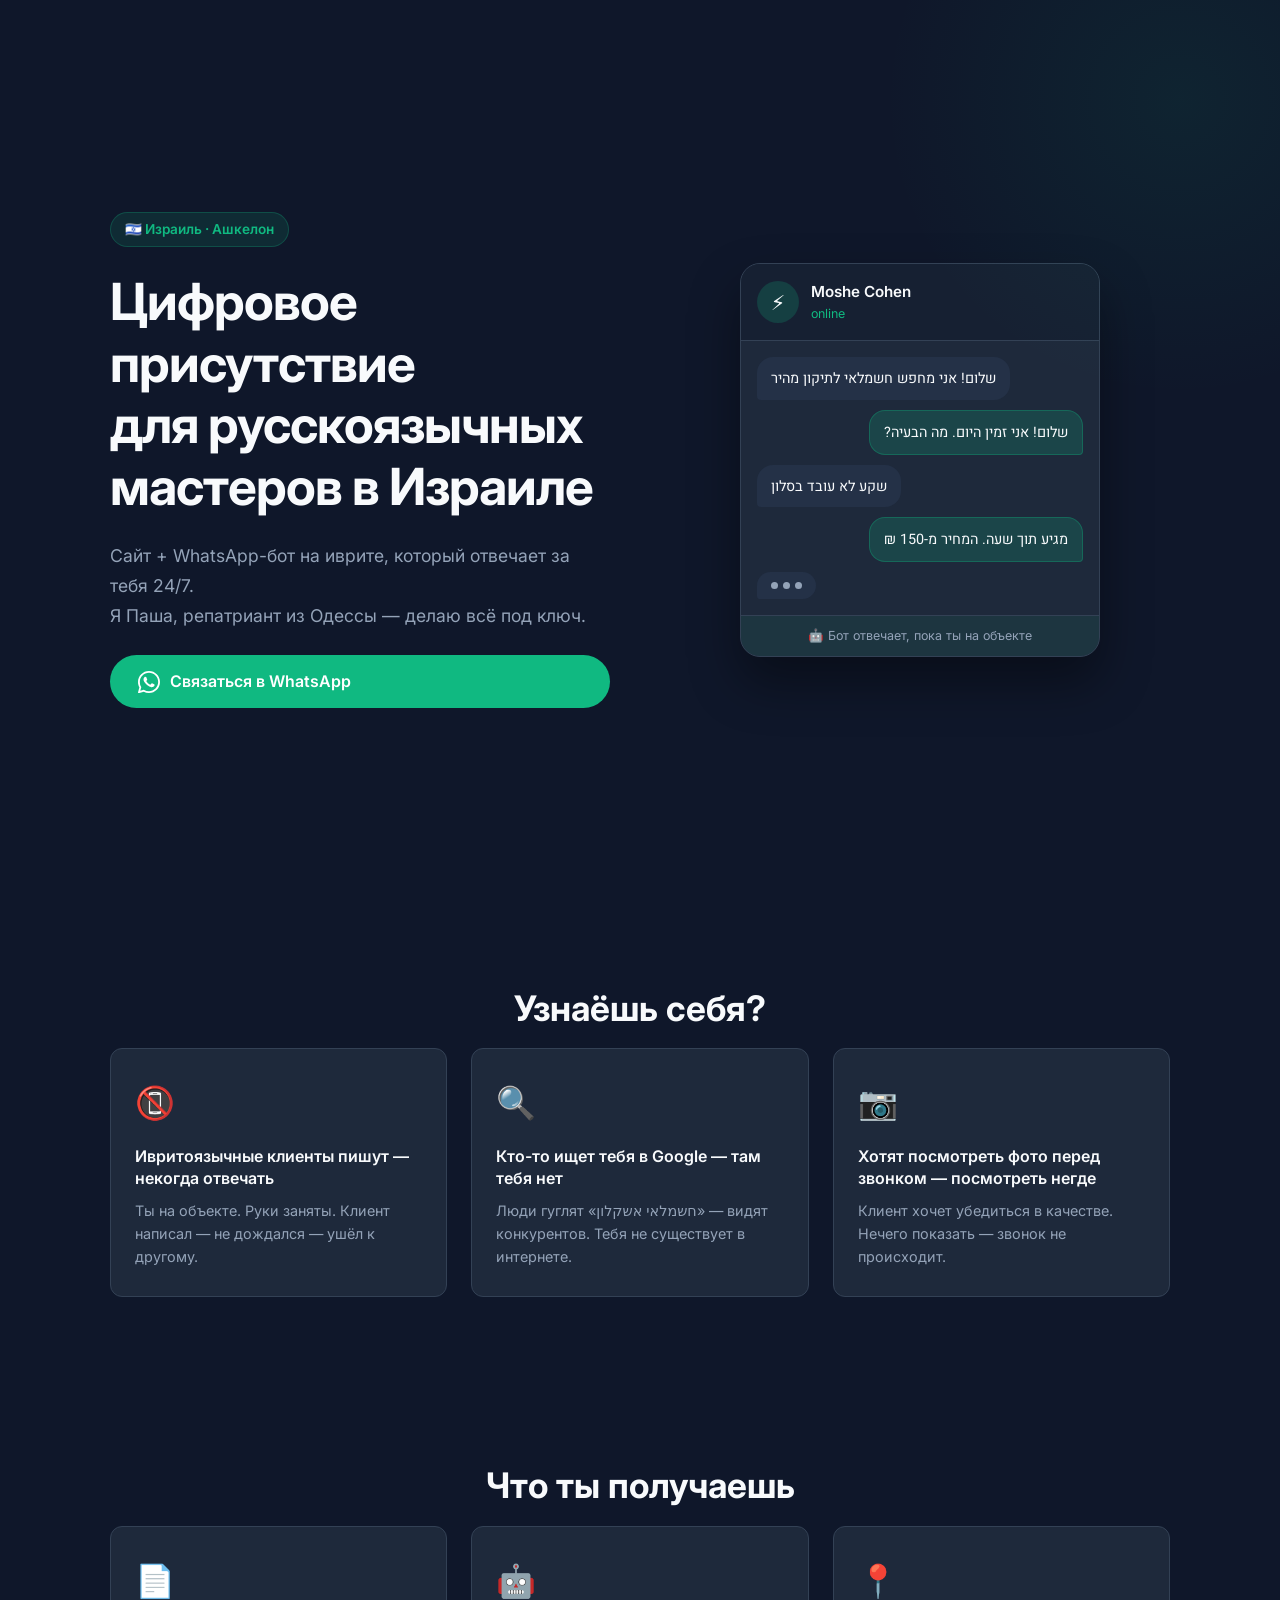
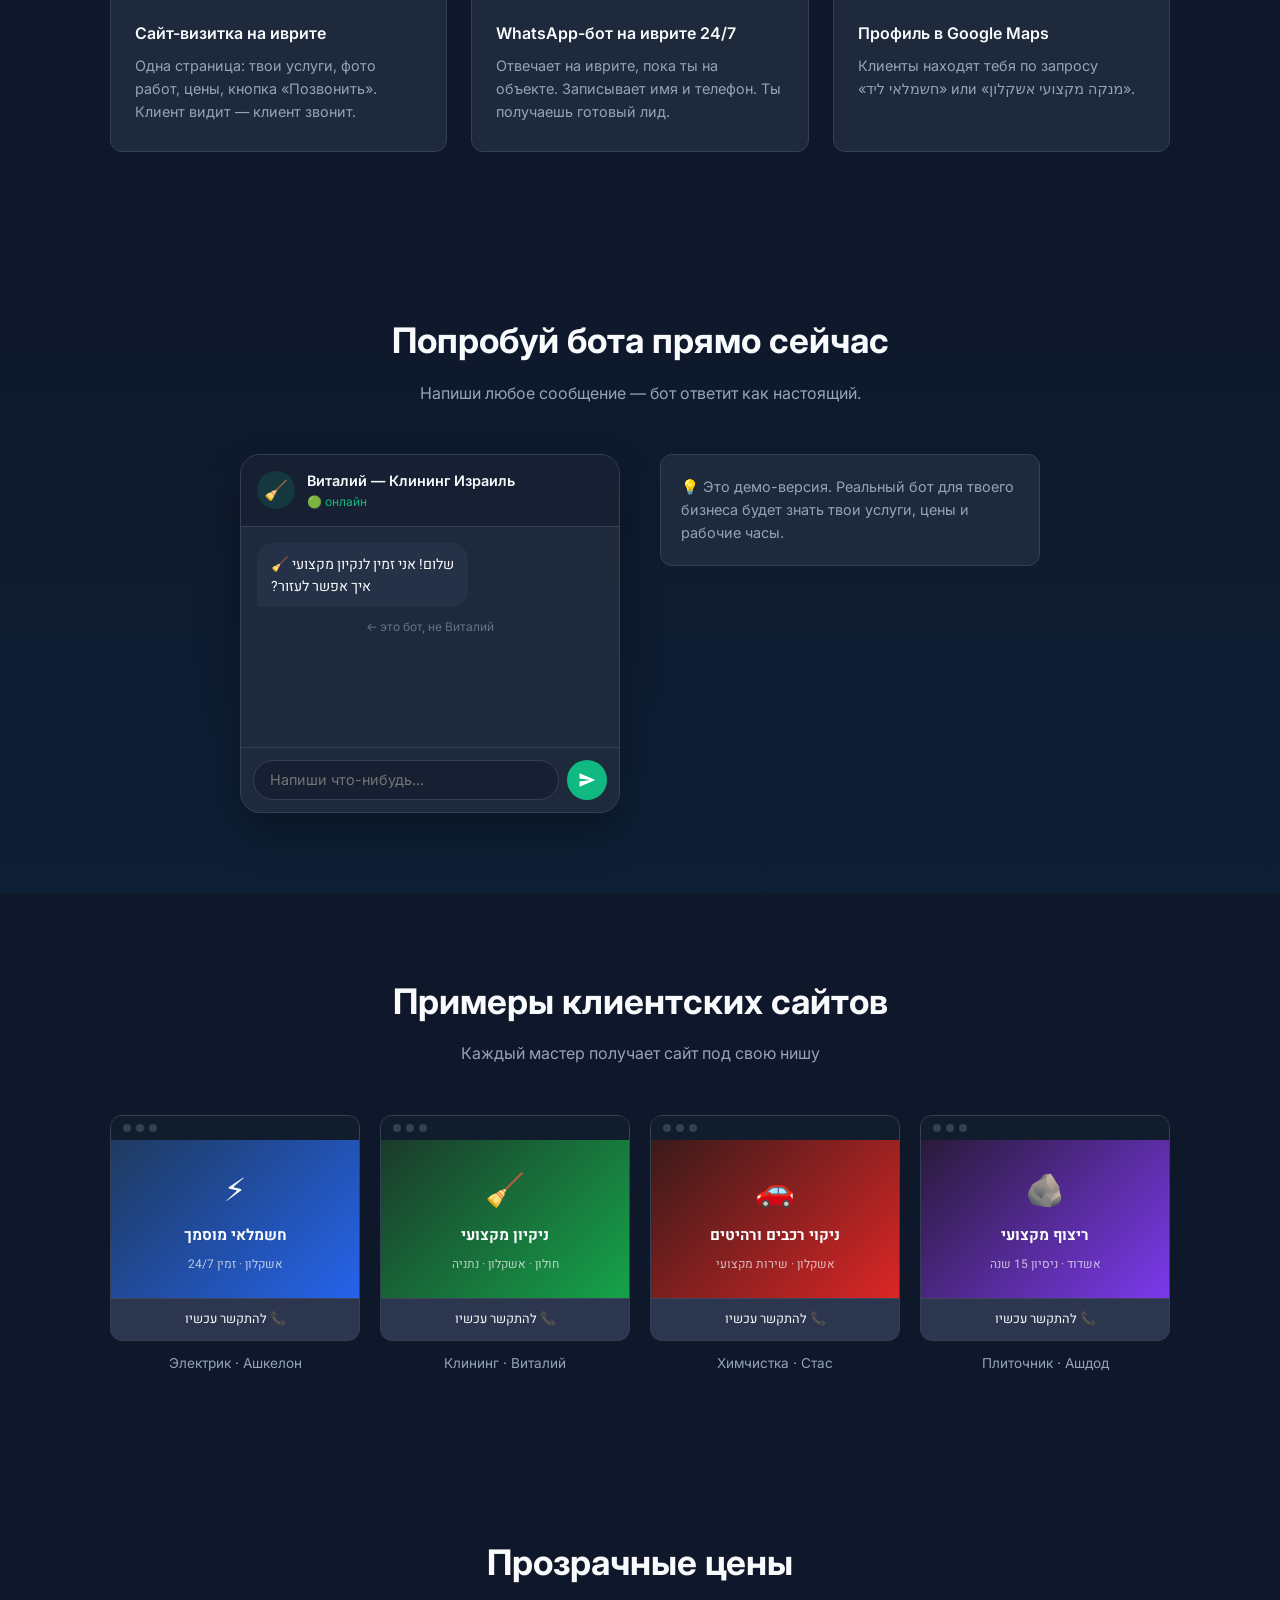
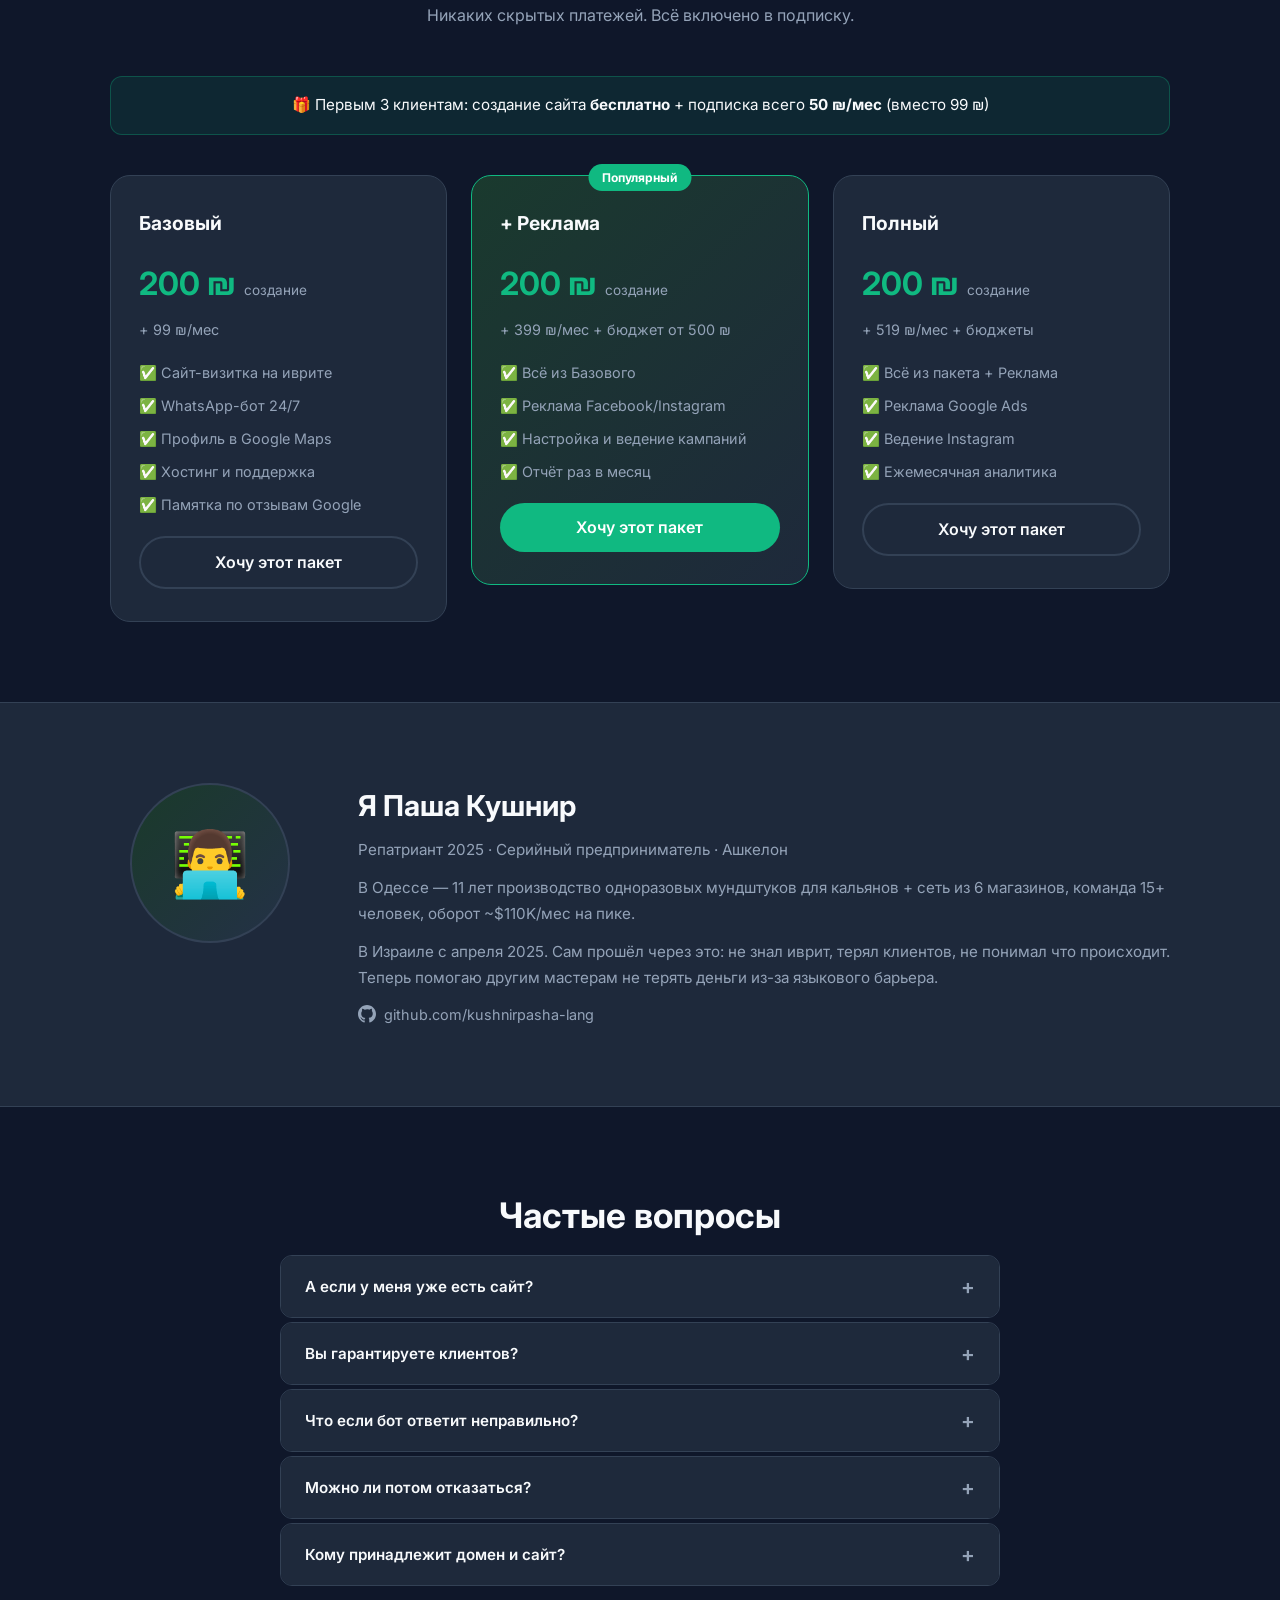
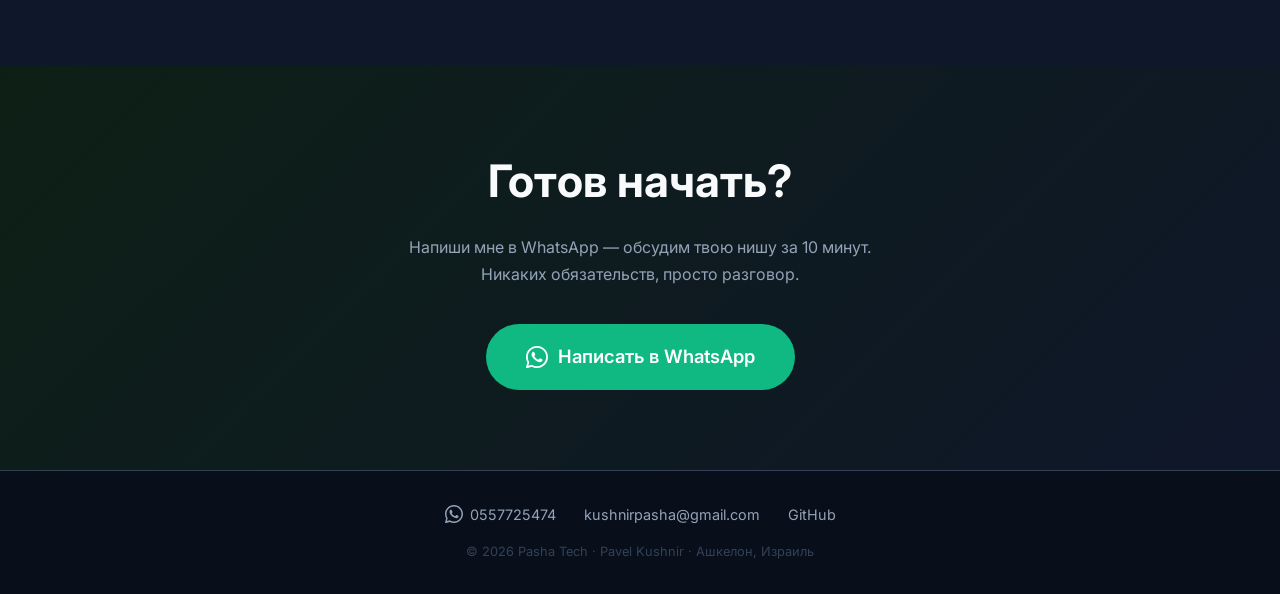
==== index.html @ a2b25965 "Initial commit: pasha-tech MVP landing page" ====
<!DOCTYPE html>
<html lang="ru" dir="ltr">
<head>
  <meta charset="UTF-8" />
  <meta name="viewport" content="width=device-width, initial-scale=1.0" />
  <title>Pasha Tech — Сайт + WhatsApp-бот на иврите для мастеров в Израиле</title>
  <meta name="description" content="Цифровое присутствие для русскоязычных мастеров в Израиле. Сайт-визитка на иврите + WhatsApp-бот 24/7. Паша Кушнир, Ашкелон." />

  <!-- Fonts -->
  <link rel="preconnect" href="https://fonts.googleapis.com" />
  <link rel="preconnect" href="https://fonts.gstatic.com" crossorigin />
  <link href="https://fonts.googleapis.com/css2?family=Inter:wght@400;500;600;700&family=Heebo:wght@400;500;700&display=swap" rel="stylesheet" />

  <link rel="stylesheet" href="styles.css" />
</head>
<body>

  <!-- ============================
       БЛОК 1 — HERO
  ============================= -->
  <section class="hero" id="hero">
    <div class="container">
      <div class="hero-content">
        <div class="badge">🇮🇱 Израиль · Ашкелон</div>
        <h1>Цифровое присутствие<br>для русскоязычных<br>мастеров в Израиле</h1>
        <p class="hero-sub">
          Сайт + WhatsApp-бот на иврите, который отвечает за тебя 24/7.<br>
          Я Паша, репатриант из Одессы — делаю всё под ключ.
        </p>
        <a class="btn-whatsapp" href="https://wa.me/972557725474?text=%D0%9F%D1%80%D0%B8%D0%B2%D0%B5%D1%82!%20%D0%98%D0%BD%D1%82%D0%B5%D1%80%D0%B5%D1%81%D1%83%D1%8E%D1%81%D1%8C%20%D1%81%D0%B0%D0%B9%D1%82%D0%BE%D0%BC%20%D0%B8%20%D0%B1%D0%BE%D1%82%D0%BE%D0%BC" target="_blank" rel="noopener">
          <svg viewBox="0 0 24 24" fill="currentColor"><path d="M17.472 14.382c-.297-.149-1.758-.867-2.03-.967-.273-.099-.471-.148-.67.15-.197.297-.767.966-.94 1.164-.173.199-.347.223-.644.075-.297-.15-1.255-.463-2.39-1.475-.883-.788-1.48-1.761-1.653-2.059-.173-.297-.018-.458.13-.606.134-.133.298-.347.446-.52.149-.174.198-.298.298-.497.099-.198.05-.371-.025-.52-.075-.149-.669-1.612-.916-2.207-.242-.579-.487-.5-.669-.51-.173-.008-.371-.01-.57-.01-.198 0-.52.074-.792.372-.272.297-1.04 1.016-1.04 2.479 0 1.462 1.065 2.875 1.213 3.074.149.198 2.096 3.2 5.077 4.487.709.306 1.262.489 1.694.625.712.227 1.36.195 1.871.118.571-.085 1.758-.719 2.006-1.413.248-.694.248-1.289.173-1.413-.074-.124-.272-.198-.57-.347z"/><path d="M12 0C5.373 0 0 5.373 0 12c0 2.125.555 4.122 1.528 5.855L.057 23.215a.75.75 0 0 0 .928.928l5.36-1.471A11.943 11.943 0 0 0 12 24c6.627 0 12-5.373 12-12S18.627 0 12 0zm0 22c-1.907 0-3.694-.5-5.24-1.373l-.375-.217-3.882 1.065 1.065-3.882-.217-.375A9.956 9.956 0 0 1 2 12C2 6.477 6.477 2 12 2s10 4.477 10 10-4.477 10-10 10z"/></svg>
          Связаться в WhatsApp
        </a>
      </div>

      <!-- Анимированный мок чата на иврите -->
      <div class="hero-chat" aria-hidden="true">
        <div class="chat-window">
          <div class="chat-header">
            <div class="chat-avatar">⚡</div>
            <div class="chat-info">
              <span class="chat-name">Moshe Cohen</span>
              <span class="chat-status">online</span>
            </div>
          </div>
          <div class="chat-body">
            <div class="chat-msg incoming anim-1">
              <span dir="rtl">שלום! אני מחפש חשמלאי לתיקון מהיר</span>
            </div>
            <div class="chat-msg outgoing anim-2">
              <span dir="rtl">שלום! אני זמין היום. מה הבעיה?</span>
            </div>
            <div class="chat-msg incoming anim-3">
              <span dir="rtl">שקע לא עובד בסלון</span>
            </div>
            <div class="chat-msg outgoing anim-4">
              <span dir="rtl">מגיע תוך שעה. המחיר מ-150 ₪</span>
            </div>
            <div class="chat-typing anim-5">
              <span></span><span></span><span></span>
            </div>
          </div>
          <div class="chat-label">🤖 Бот отвечает, пока ты на объекте</div>
        </div>
      </div>
    </div>
  </section>

  <!-- ============================
       БЛОК 2 — БОЛЬ
  ============================= -->
  <section class="pain section-fade" id="pain">
    <div class="container">
      <h2 class="section-title">Узнаёшь себя?</h2>
      <div class="cards-grid">
        <div class="card card-pain">
          <div class="card-icon">📵</div>
          <h3>Ивритоязычные клиенты пишут — некогда отвечать</h3>
          <p>Ты на объекте. Руки заняты. Клиент написал — не дождался — ушёл к другому.</p>
        </div>
        <div class="card card-pain">
          <div class="card-icon">🔍</div>
          <h3>Кто-то ищет тебя в Google — там тебя нет</h3>
          <p>Люди гуглят «חשמלאי אשקלון» — видят конкурентов. Тебя не существует в интернете.</p>
        </div>
        <div class="card card-pain">
          <div class="card-icon">📷</div>
          <h3>Хотят посмотреть фото перед звонком — посмотреть негде</h3>
          <p>Клиент хочет убедиться в качестве. Нечего показать — звонок не происходит.</p>
        </div>
      </div>
    </div>
  </section>

  <!-- ============================
       БЛОК 3 — РЕШЕНИЕ
  ============================= -->
  <section class="solution section-fade" id="solution">
    <div class="container">
      <h2 class="section-title">Что ты получаешь</h2>
      <div class="cards-grid">
        <div class="card card-solution">
          <div class="card-icon">📄</div>
          <h3>Сайт-визитка на иврите</h3>
          <p>Одна страница: твои услуги, фото работ, цены, кнопка «Позвонить». Клиент видит — клиент звонит.</p>
        </div>
        <div class="card card-solution">
          <div class="card-icon">🤖</div>
          <h3>WhatsApp-бот на иврите 24/7</h3>
          <p>Отвечает на иврите, пока ты на объекте. Записывает имя и телефон. Ты получаешь готовый лид.</p>
        </div>
        <div class="card card-solution">
          <div class="card-icon">📍</div>
          <h3>Профиль в Google Maps</h3>
          <p>Клиенты находят тебя по запросу «חשמלאי ליד» или «מנקה מקצועי אשקלון».</p>
        </div>
      </div>
    </div>
  </section>

  <!-- ============================
       БЛОК 4 — ДЕМО ЧАТА
  ============================= -->
  <section class="demo section-fade" id="demo">
    <div class="container">
      <h2 class="section-title">Попробуй бота прямо сейчас</h2>
      <p class="section-sub">Напиши любое сообщение — бот ответит как настоящий.</p>

      <div class="demo-wrapper">
        <div class="demo-chat">
          <div class="demo-header">
            <div class="demo-avatar">🧹</div>
            <div class="demo-info">
              <span class="demo-name">Виталий — Клининг Израиль</span>
              <span class="demo-status">🟢 онлайн</span>
            </div>
          </div>
          <div class="demo-messages" id="chatMessages">
            <div class="demo-msg bot">
              <span dir="rtl">שלום! אני זמין לנקיון מקצועי 🧹<br>איך אפשר לעזור?</span>
            </div>
            <div class="demo-hint">← это бот, не Виталий</div>
          </div>
          <div class="demo-input-row">
            <input
              type="text"
              id="chatInput"
              placeholder="Напиши что-нибудь..."
              autocomplete="off"
              maxlength="200"
            />
            <button id="chatSend" aria-label="Отправить">
              <svg viewBox="0 0 24 24" fill="currentColor"><path d="M2.01 21L23 12 2.01 3 2 10l15 2-15 2z"/></svg>
            </button>
          </div>
        </div>
        <div class="demo-note">
          <p>💡 Это демо-версия. Реальный бот для твоего бизнеса будет знать твои услуги, цены и рабочие часы.</p>
        </div>
      </div>
    </div>
  </section>

  <!-- ============================
       БЛОК 5 — ПРИМЕРЫ РАБОТ
  ============================= -->
  <section class="portfolio section-fade" id="portfolio">
    <div class="container">
      <h2 class="section-title">Примеры клиентских сайтов</h2>
      <p class="section-sub">Каждый мастер получает сайт под свою нишу</p>
      <div class="portfolio-grid">
        <div class="portfolio-card">
          <div class="portfolio-mock">
            <div class="mock-bar"><span></span><span></span><span></span></div>
            <div class="mock-hero" style="background: linear-gradient(135deg, #1e3a5f, #2563eb)">
              <span class="mock-icon">⚡</span>
              <span class="mock-title" dir="rtl">חשמלאי מוסמך</span>
              <span class="mock-sub" dir="rtl">אשקלון · זמין 24/7</span>
            </div>
            <div class="mock-btn" dir="rtl">📞 להתקשר עכשיו</div>
          </div>
          <p class="portfolio-label">Электрик · Ашкелон</p>
        </div>
        <div class="portfolio-card">
          <div class="portfolio-mock">
            <div class="mock-bar"><span></span><span></span><span></span></div>
            <div class="mock-hero" style="background: linear-gradient(135deg, #1a3a2a, #16a34a)">
              <span class="mock-icon">🧹</span>
              <span class="mock-title" dir="rtl">ניקיון מקצועי</span>
              <span class="mock-sub" dir="rtl">חולון · אשקלון · נתניה</span>
            </div>
            <div class="mock-btn" dir="rtl">📞 להתקשר עכשיו</div>
          </div>
          <p class="portfolio-label">Клининг · Виталий</p>
        </div>
        <div class="portfolio-card">
          <div class="portfolio-mock">
            <div class="mock-bar"><span></span><span></span><span></span></div>
            <div class="mock-hero" style="background: linear-gradient(135deg, #3a1a1a, #dc2626)">
              <span class="mock-icon">🚗</span>
              <span class="mock-title" dir="rtl">ניקוי רכבים ורהיטים</span>
              <span class="mock-sub" dir="rtl">אשקלון · שירות מקצועי</span>
            </div>
            <div class="mock-btn" dir="rtl">📞 להתקשר עכשיו</div>
          </div>
          <p class="portfolio-label">Химчистка · Стас</p>
        </div>
        <div class="portfolio-card">
          <div class="portfolio-mock">
            <div class="mock-bar"><span></span><span></span><span></span></div>
            <div class="mock-hero" style="background: linear-gradient(135deg, #2a1a3a, #7c3aed)">
              <span class="mock-icon">🪨</span>
              <span class="mock-title" dir="rtl">ריצוף מקצועי</span>
              <span class="mock-sub" dir="rtl">אשדוד · ניסיון 15 שנה</span>
            </div>
            <div class="mock-btn" dir="rtl">📞 להתקשר עכשיו</div>
          </div>
          <p class="portfolio-label">Плиточник · Ашдод</p>
        </div>
      </div>
    </div>
  </section>

  <!-- ============================
       БЛОК 6 — ПРАЙС
  ============================= -->
  <section class="pricing section-fade" id="pricing">
    <div class="container">
      <h2 class="section-title">Прозрачные цены</h2>
      <p class="section-sub">Никаких скрытых платежей. Всё включено в подписку.</p>

      <div class="promo-banner">
        🎁 Первым 3 клиентам: создание сайта <strong>бесплатно</strong> + подписка всего <strong>50 ₪/мес</strong> (вместо 99 ₪)
      </div>

      <div class="pricing-grid">
        <div class="pricing-card">
          <div class="pricing-name">Базовый</div>
          <div class="pricing-price">
            <span class="price-once">200 ₪</span>
            <span class="price-label">создание</span>
          </div>
          <div class="pricing-monthly">+ 99 ₪/мес</div>
          <ul class="pricing-list">
            <li>✅ Сайт-визитка на иврите</li>
            <li>✅ WhatsApp-бот 24/7</li>
            <li>✅ Профиль в Google Maps</li>
            <li>✅ Хостинг и поддержка</li>
            <li>✅ Памятка по отзывам Google</li>
          </ul>
          <a class="btn-outline" href="https://wa.me/972557725474?text=%D0%98%D0%BD%D1%82%D0%B5%D1%80%D0%B5%D1%81%D1%83%D0%B5%D1%82+%D0%91%D0%B0%D0%B7%D0%BE%D0%B2%D1%8B%D0%B9+%D0%BF%D0%B0%D0%BA%D0%B5%D1%82" target="_blank" rel="noopener">Хочу этот пакет</a>
        </div>

        <div class="pricing-card pricing-featured">
          <div class="pricing-badge">Популярный</div>
          <div class="pricing-name">+ Реклама</div>
          <div class="pricing-price">
            <span class="price-once">200 ₪</span>
            <span class="price-label">создание</span>
          </div>
          <div class="pricing-monthly">+ 399 ₪/мес + бюджет от 500 ₪</div>
          <ul class="pricing-list">
            <li>✅ Всё из Базового</li>
            <li>✅ Реклама Facebook/Instagram</li>
            <li>✅ Настройка и ведение кампаний</li>
            <li>✅ Отчёт раз в месяц</li>
          </ul>
          <a class="btn-whatsapp-sm" href="https://wa.me/972557725474?text=%D0%98%D0%BD%D1%82%D0%B5%D1%80%D0%B5%D1%81%D1%83%D0%B5%D1%82+%D0%BF%D0%B0%D0%BA%D0%B5%D1%82+%D1%81+%D1%80%D0%B5%D0%BA%D0%BB%D0%B0%D0%BC%D0%BE%D0%B9" target="_blank" rel="noopener">Хочу этот пакет</a>
        </div>

        <div class="pricing-card">
          <div class="pricing-name">Полный</div>
          <div class="pricing-price">
            <span class="price-once">200 ₪</span>
            <span class="price-label">создание</span>
          </div>
          <div class="pricing-monthly">+ 519 ₪/мес + бюджеты</div>
          <ul class="pricing-list">
            <li>✅ Всё из пакета + Реклама</li>
            <li>✅ Реклама Google Ads</li>
            <li>✅ Ведение Instagram</li>
            <li>✅ Ежемесячная аналитика</li>
          </ul>
          <a class="btn-outline" href="https://wa.me/972557725474?text=%D0%98%D0%BD%D1%82%D0%B5%D1%80%D0%B5%D1%81%D1%83%D0%B5%D1%82+%D0%BF%D0%BE%D0%BB%D0%BD%D1%8B%D0%B9+%D0%BF%D0%B0%D0%BA%D0%B5%D1%82" target="_blank" rel="noopener">Хочу этот пакет</a>
        </div>
      </div>
    </div>
  </section>

  <!-- ============================
       БЛОК 7 — ОБО МНЕ
  ============================= -->
  <section class="about section-fade" id="about">
    <div class="container">
      <div class="about-content">
        <div class="about-photo">
          <div class="photo-placeholder">👨‍💻</div>
        </div>
        <div class="about-text">
          <h2>Я Паша Кушнир</h2>
          <p class="about-tagline">Репатриант 2025 · Серийный предприниматель · Ашкелон</p>
          <p>
            В Одессе — 11 лет производство одноразовых мундштуков для кальянов + сеть из 6 магазинов,
            команда 15+ человек, оборот ~$110K/мес на пике.
          </p>
          <p>
            В Израиле с апреля 2025. Сам прошёл через это: не знал иврит, терял клиентов, не понимал
            что происходит. Теперь помогаю другим мастерам не терять деньги из-за языкового барьера.
          </p>
          <div class="about-links">
            <a href="https://github.com/kushnirpasha-lang" target="_blank" rel="noopener">
              <svg viewBox="0 0 24 24" fill="currentColor"><path d="M12 0C5.374 0 0 5.373 0 12c0 5.302 3.438 9.8 8.207 11.387.599.111.793-.261.793-.577v-2.234c-3.338.726-4.033-1.416-4.033-1.416-.546-1.387-1.333-1.756-1.333-1.756-1.089-.745.083-.729.083-.729 1.205.084 1.839 1.237 1.839 1.237 1.07 1.834 2.807 1.304 3.492.997.107-.775.418-1.305.762-1.604-2.665-.305-5.467-1.334-5.467-5.931 0-1.311.469-2.381 1.236-3.221-.124-.303-.535-1.524.117-3.176 0 0 1.008-.322 3.301 1.23A11.509 11.509 0 0 1 12 5.803c1.02.005 2.047.138 3.006.404 2.291-1.552 3.297-1.23 3.297-1.23.653 1.653.242 2.874.118 3.176.77.84 1.235 1.911 1.235 3.221 0 4.609-2.807 5.624-5.479 5.921.43.372.823 1.102.823 2.222v3.293c0 .319.192.694.801.576C20.566 21.797 24 17.3 24 12c0-6.627-5.373-12-12-12z"/></svg>
              github.com/kushnirpasha-lang
            </a>
          </div>
        </div>
      </div>
    </div>
  </section>

  <!-- ============================
       БЛОК 8 — FAQ
  ============================= -->
  <section class="faq section-fade" id="faq">
    <div class="container">
      <h2 class="section-title">Частые вопросы</h2>
      <div class="faq-list">
        <div class="faq-item">
          <button class="faq-q">А если у меня уже есть сайт?</button>
          <div class="faq-a">
            <p>Хорошо. Можем переработать его под иврит или оставить как есть и подключить только WhatsApp-бот. Обсудим что лучше для твоей ниши.</p>
          </div>
        </div>
        <div class="faq-item">
          <button class="faq-q">Вы гарантируете клиентов?</button>
          <div class="faq-a">
            <p>Нет. Честно: никто не может гарантировать поток клиентов. Мы создаём инфраструктуру — сайт, бот, Google Maps — которая делает тебя видимым. Клиенты появляются, когда ты видим и отвечаешь быстро.</p>
          </div>
        </div>
        <div class="faq-item">
          <button class="faq-q">Что если бот ответит неправильно?</button>
          <div class="faq-a">
            <p>Бот работает на Claude AI — одной из лучших языковых моделей. Мы обучаем его под твою нишу: твои услуги, цены, рабочие часы. Ошибки минимальны. Если бот не знает ответа — он попросит клиента подождать твоего звонка.</p>
          </div>
        </div>
        <div class="faq-item">
          <button class="faq-q">Можно ли потом отказаться?</button>
          <div class="faq-a">
            <p>Да, в любой момент. Никаких контрактов на год. Платишь помесячно — отписываешься когда хочешь. Сайт и содержимое остаются твоими.</p>
          </div>
        </div>
        <div class="faq-item">
          <button class="faq-q">Кому принадлежит домен и сайт?</button>
          <div class="faq-a">
            <p>Тебе. Мы регистрируем домен на твоё имя, сайт размещается на твоём хостинге. Я только помогаю создать и поддерживать. Если решишь уйти — забираешь всё с собой.</p>
          </div>
        </div>
      </div>
    </div>
  </section>

  <!-- ============================
       БЛОК 9 — ФИНАЛЬНЫЙ CTA
  ============================= -->
  <section class="cta section-fade" id="cta">
    <div class="container">
      <h2>Готов начать?</h2>
      <p>Напиши мне в WhatsApp — обсудим твою нишу за 10 минут.<br>Никаких обязательств, просто разговор.</p>
      <a class="btn-whatsapp btn-large" href="https://wa.me/972557725474?text=%D0%9F%D1%80%D0%B8%D0%B2%D0%B5%D1%82!%20%D0%A5%D0%BE%D1%87%D1%83%20%D0%BE%D0%B1%D1%81%D1%83%D0%B4%D0%B8%D1%82%D1%8C%20%D1%81%D0%B0%D0%B9%D1%82%20%D0%B4%D0%BB%D1%8F%20%D0%BC%D0%BE%D0%B5%D0%B3%D0%BE%20%D0%B1%D0%B8%D0%B7%D0%BD%D0%B5%D1%81%D0%B0" target="_blank" rel="noopener">
        <svg viewBox="0 0 24 24" fill="currentColor"><path d="M17.472 14.382c-.297-.149-1.758-.867-2.03-.967-.273-.099-.471-.148-.67.15-.197.297-.767.966-.94 1.164-.173.199-.347.223-.644.075-.297-.15-1.255-.463-2.39-1.475-.883-.788-1.48-1.761-1.653-2.059-.173-.297-.018-.458.13-.606.134-.133.298-.347.446-.52.149-.174.198-.298.298-.497.099-.198.05-.371-.025-.52-.075-.149-.669-1.612-.916-2.207-.242-.579-.487-.5-.669-.51-.173-.008-.371-.01-.57-.01-.198 0-.52.074-.792.372-.272.297-1.04 1.016-1.04 2.479 0 1.462 1.065 2.875 1.213 3.074.149.198 2.096 3.2 5.077 4.487.709.306 1.262.489 1.694.625.712.227 1.36.195 1.871.118.571-.085 1.758-.719 2.006-1.413.248-.694.248-1.289.173-1.413-.074-.124-.272-.198-.57-.347z"/><path d="M12 0C5.373 0 0 5.373 0 12c0 2.125.555 4.122 1.528 5.855L.057 23.215a.75.75 0 0 0 .928.928l5.36-1.471A11.943 11.943 0 0 0 12 24c6.627 0 12-5.373 12-12S18.627 0 12 0zm0 22c-1.907 0-3.694-.5-5.24-1.373l-.375-.217-3.882 1.065 1.065-3.882-.217-.375A9.956 9.956 0 0 1 2 12C2 6.477 6.477 2 12 2s10 4.477 10 10-4.477 10-10 10z"/></svg>
        Написать в WhatsApp
      </a>
    </div>
  </section>

  <!-- ============================
       БЛОК 10 — ФУТЕР
  ============================= -->
  <footer class="footer">
    <div class="container">
      <div class="footer-links">
        <a href="https://wa.me/972557725474" target="_blank" rel="noopener">
          <svg viewBox="0 0 24 24" fill="currentColor" width="18" height="18"><path d="M17.472 14.382c-.297-.149-1.758-.867-2.03-.967-.273-.099-.471-.148-.67.15-.197.297-.767.966-.94 1.164-.173.199-.347.223-.644.075-.297-.15-1.255-.463-2.39-1.475-.883-.788-1.48-1.761-1.653-2.059-.173-.297-.018-.458.13-.606.134-.133.298-.347.446-.52.149-.174.198-.298.298-.497.099-.198.05-.371-.025-.52-.075-.149-.669-1.612-.916-2.207-.242-.579-.487-.5-.669-.51-.173-.008-.371-.01-.57-.01-.198 0-.52.074-.792.372-.272.297-1.04 1.016-1.04 2.479 0 1.462 1.065 2.875 1.213 3.074.149.198 2.096 3.2 5.077 4.487.709.306 1.262.489 1.694.625.712.227 1.36.195 1.871.118.571-.085 1.758-.719 2.006-1.413.248-.694.248-1.289.173-1.413-.074-.124-.272-.198-.57-.347z"/><path d="M12 0C5.373 0 0 5.373 0 12c0 2.125.555 4.122 1.528 5.855L.057 23.215a.75.75 0 0 0 .928.928l5.36-1.471A11.943 11.943 0 0 0 12 24c6.627 0 12-5.373 12-12S18.627 0 12 0zm0 22c-1.907 0-3.694-.5-5.24-1.373l-.375-.217-3.882 1.065 1.065-3.882-.217-.375A9.956 9.956 0 0 1 2 12C2 6.477 6.477 2 12 2s10 4.477 10 10-4.477 10-10 10z"/></svg>
          0557725474
        </a>
        <a href="mailto:kushnirpasha@gmail.com">kushnirpasha@gmail.com</a>
        <a href="https://github.com/kushnirpasha-lang" target="_blank" rel="noopener">GitHub</a>
      </div>
      <p class="footer-copy">© 2026 Pasha Tech · Pavel Kushnir · Ашкелон, Израиль</p>
    </div>
  </footer>

  <script src="script.js"></script>
</body>
</html>
---- styles.css ----
/* =============================
   ПЕРЕМЕННЫЕ И СБРОС
============================= */
:root {
  --bg: #0F172A;
  --bg-card: #1E293B;
  --bg-card-hover: #243147;
  --text: #F8FAFC;
  --text-muted: #94A3B8;
  --accent: #10B981;
  --accent-dark: #059669;
  --border: #334155;
  --radius: 12px;
  --radius-lg: 20px;
}

*, *::before, *::after {
  box-sizing: border-box;
  margin: 0;
  padding: 0;
}

html {
  scroll-behavior: smooth;
  font-size: 16px;
}

body {
  background: var(--bg);
  color: var(--text);
  font-family: 'Inter', system-ui, sans-serif;
  line-height: 1.6;
  -webkit-font-smoothing: antialiased;
}

/* Иврит — шрифт Heebo */
[dir="rtl"], [lang="he"] {
  font-family: 'Heebo', system-ui, sans-serif;
}

/* =============================
   КОНТЕЙНЕР
============================= */
.container {
  width: 100%;
  max-width: 1100px;
  margin: 0 auto;
  padding: 0 20px;
}

/* =============================
   АНИМАЦИЯ ПРИ СКРОЛЛЕ
============================= */
.section-fade {
  opacity: 0;
  transform: translateY(30px);
  transition: opacity 0.6s ease, transform 0.6s ease;
}

.section-fade.visible {
  opacity: 1;
  transform: translateY(0);
}

/* =============================
   КНОПКИ
============================= */
.btn-whatsapp {
  display: inline-flex;
  align-items: center;
  gap: 10px;
  background: var(--accent);
  color: #fff;
  font-weight: 600;
  font-size: 1rem;
  padding: 14px 28px;
  border-radius: 50px;
  text-decoration: none;
  transition: background 0.2s, transform 0.15s;
}

.btn-whatsapp svg {
  width: 22px;
  height: 22px;
  flex-shrink: 0;
}

.btn-whatsapp:hover {
  background: var(--accent-dark);
  transform: translateY(-2px);
}

.btn-whatsapp.btn-large {
  font-size: 1.15rem;
  padding: 18px 40px;
}

.btn-whatsapp-sm {
  display: inline-block;
  background: var(--accent);
  color: #fff;
  font-weight: 600;
  padding: 12px 24px;
  border-radius: 50px;
  text-decoration: none;
  text-align: center;
  width: 100%;
  transition: background 0.2s;
}

.btn-whatsapp-sm:hover {
  background: var(--accent-dark);
}

.btn-outline {
  display: inline-block;
  border: 2px solid var(--border);
  color: var(--text);
  font-weight: 600;
  padding: 12px 24px;
  border-radius: 50px;
  text-decoration: none;
  text-align: center;
  width: 100%;
  transition: border-color 0.2s, color 0.2s;
}

.btn-outline:hover {
  border-color: var(--accent);
  color: var(--accent);
}

/* =============================
   ЗАГОЛОВКИ СЕКЦИЙ
============================= */
.section-title {
  font-size: clamp(1.5rem, 4vw, 2.2rem);
  font-weight: 700;
  text-align: center;
  margin-bottom: 12px;
}

.section-sub {
  text-align: center;
  color: var(--text-muted);
  font-size: 1rem;
  margin-bottom: 48px;
}

/* =============================
   БЛОК 1 — HERO
============================= */
.hero {
  min-height: 100vh;
  display: flex;
  align-items: center;
  padding: 80px 0 60px;
  position: relative;
  overflow: hidden;
}

.hero::before {
  content: '';
  position: absolute;
  top: -200px;
  right: -200px;
  width: 600px;
  height: 600px;
  background: radial-gradient(circle, rgba(16,185,129,0.08) 0%, transparent 70%);
  pointer-events: none;
}

.hero .container {
  display: grid;
  grid-template-columns: 1fr 1fr;
  gap: 60px;
  align-items: center;
}

.hero-content {
  display: flex;
  flex-direction: column;
  gap: 24px;
}

.badge {
  display: inline-block;
  background: rgba(16,185,129,0.12);
  color: var(--accent);
  font-size: 0.85rem;
  font-weight: 600;
  padding: 6px 14px;
  border-radius: 50px;
  width: fit-content;
  border: 1px solid rgba(16,185,129,0.25);
}

.hero h1 {
  font-size: clamp(2rem, 5vw, 3.2rem);
  font-weight: 700;
  line-height: 1.2;
  letter-spacing: -0.02em;
}

.hero-sub {
  font-size: 1.1rem;
  color: var(--text-muted);
  line-height: 1.7;
}

/* Мок чата в Hero */
.hero-chat {
  display: flex;
  justify-content: center;
}

.chat-window {
  background: var(--bg-card);
  border: 1px solid var(--border);
  border-radius: var(--radius-lg);
  width: 100%;
  max-width: 360px;
  overflow: hidden;
  box-shadow: 0 25px 50px rgba(0,0,0,0.4);
}

.chat-header {
  display: flex;
  align-items: center;
  gap: 12px;
  padding: 16px;
  background: #162032;
  border-bottom: 1px solid var(--border);
}

.chat-avatar {
  width: 42px;
  height: 42px;
  background: rgba(16,185,129,0.2);
  border-radius: 50%;
  display: flex;
  align-items: center;
  justify-content: center;
  font-size: 1.3rem;
  flex-shrink: 0;
}

.chat-info {
  display: flex;
  flex-direction: column;
}

.chat-name {
  font-weight: 600;
  font-size: 0.95rem;
}

.chat-status {
  font-size: 0.78rem;
  color: var(--accent);
}

.chat-body {
  padding: 16px;
  display: flex;
  flex-direction: column;
  gap: 10px;
  min-height: 200px;
}

.chat-msg {
  max-width: 82%;
  padding: 10px 14px;
  border-radius: 16px;
  font-size: 0.9rem;
  line-height: 1.5;
  opacity: 0;
  animation: fadeInMsg 0.4s ease forwards;
}

.chat-msg.incoming {
  background: #243147;
  align-self: flex-start;
  border-bottom-left-radius: 4px;
}

.chat-msg.outgoing {
  background: rgba(16,185,129,0.2);
  align-self: flex-end;
  border-bottom-right-radius: 4px;
  border: 1px solid rgba(16,185,129,0.3);
}

.anim-1 { animation-delay: 0.3s; }
.anim-2 { animation-delay: 1.2s; }
.anim-3 { animation-delay: 2.1s; }
.anim-4 { animation-delay: 3.0s; }

.chat-typing {
  display: flex;
  gap: 5px;
  padding: 10px 14px;
  background: #243147;
  border-radius: 16px;
  border-bottom-left-radius: 4px;
  width: fit-content;
  opacity: 0;
  animation: fadeInMsg 0.4s ease forwards;
  animation-delay: 3.9s;
}

.chat-typing span {
  width: 7px;
  height: 7px;
  background: var(--text-muted);
  border-radius: 50%;
  animation: typingBounce 1.2s infinite;
}

.chat-typing span:nth-child(2) { animation-delay: 0.2s; }
.chat-typing span:nth-child(3) { animation-delay: 0.4s; }

.chat-label {
  padding: 10px 16px;
  background: rgba(16,185,129,0.08);
  border-top: 1px solid var(--border);
  font-size: 0.78rem;
  color: var(--text-muted);
  text-align: center;
}

@keyframes fadeInMsg {
  from { opacity: 0; transform: translateY(8px); }
  to   { opacity: 1; transform: translateY(0); }
}

@keyframes typingBounce {
  0%, 60%, 100% { transform: translateY(0); }
  30%           { transform: translateY(-6px); }
}

/* =============================
   КАРТОЧКИ (боль / решение)
============================= */
section {
  padding: 80px 0;
}

.cards-grid {
  display: grid;
  grid-template-columns: repeat(3, 1fr);
  gap: 24px;
}

.card {
  background: var(--bg-card);
  border: 1px solid var(--border);
  border-radius: var(--radius);
  padding: 28px 24px;
  transition: transform 0.2s, border-color 0.2s;
}

.card:hover {
  transform: translateY(-4px);
}

.card-icon {
  font-size: 2rem;
  margin-bottom: 16px;
}

.card h3 {
  font-size: 1rem;
  font-weight: 600;
  margin-bottom: 10px;
  line-height: 1.4;
}

.card p {
  font-size: 0.9rem;
  color: var(--text-muted);
  line-height: 1.6;
}

.card-pain:hover {
  border-color: #ef4444;
}

.card-solution:hover {
  border-color: var(--accent);
}

/* =============================
   БЛОК 4 — ДЕМО ЧАТ
============================= */
.demo {
  background: linear-gradient(180deg, var(--bg) 0%, #0d1f35 100%);
}

.demo-wrapper {
  display: grid;
  grid-template-columns: 1fr 1fr;
  gap: 40px;
  align-items: start;
  max-width: 800px;
  margin: 0 auto;
}

.demo-chat {
  background: var(--bg-card);
  border: 1px solid var(--border);
  border-radius: var(--radius-lg);
  overflow: hidden;
  box-shadow: 0 20px 40px rgba(0,0,0,0.3);
}

.demo-header {
  display: flex;
  align-items: center;
  gap: 12px;
  padding: 14px 16px;
  background: #162032;
  border-bottom: 1px solid var(--border);
}

.demo-avatar {
  width: 38px;
  height: 38px;
  background: rgba(16,185,129,0.15);
  border-radius: 50%;
  display: flex;
  align-items: center;
  justify-content: center;
  font-size: 1.2rem;
  flex-shrink: 0;
}

.demo-info {
  display: flex;
  flex-direction: column;
}

.demo-name {
  font-weight: 600;
  font-size: 0.9rem;
}

.demo-status {
  font-size: 0.75rem;
  color: var(--accent);
}

.demo-messages {
  padding: 16px;
  min-height: 220px;
  max-height: 300px;
  overflow-y: auto;
  display: flex;
  flex-direction: column;
  gap: 10px;
}

.demo-messages::-webkit-scrollbar {
  width: 4px;
}

.demo-messages::-webkit-scrollbar-track {
  background: transparent;
}

.demo-messages::-webkit-scrollbar-thumb {
  background: var(--border);
  border-radius: 4px;
}

.demo-msg {
  padding: 10px 14px;
  border-radius: 16px;
  font-size: 0.88rem;
  line-height: 1.5;
  max-width: 85%;
}

.demo-msg.bot {
  background: #243147;
  align-self: flex-start;
  border-bottom-left-radius: 4px;
}

.demo-msg.user {
  background: rgba(16,185,129,0.2);
  align-self: flex-end;
  border-bottom-right-radius: 4px;
  border: 1px solid rgba(16,185,129,0.3);
}

.demo-msg.typing-indicator {
  display: flex;
  gap: 5px;
  padding: 12px 16px;
  background: #243147;
  border-radius: 16px;
  border-bottom-left-radius: 4px;
  width: fit-content;
}

.demo-msg.typing-indicator span {
  width: 6px;
  height: 6px;
  background: var(--text-muted);
  border-radius: 50%;
  animation: typingBounce 1.2s infinite;
}

.demo-msg.typing-indicator span:nth-child(2) { animation-delay: 0.2s; }
.demo-msg.typing-indicator span:nth-child(3) { animation-delay: 0.4s; }

.demo-hint {
  font-size: 0.75rem;
  color: var(--text-muted);
  text-align: center;
  opacity: 0.6;
}

.demo-input-row {
  display: flex;
  gap: 8px;
  padding: 12px;
  border-top: 1px solid var(--border);
}

.demo-input-row input {
  flex: 1;
  background: #162032;
  border: 1px solid var(--border);
  border-radius: 50px;
  color: var(--text);
  font-size: 0.9rem;
  padding: 10px 16px;
  outline: none;
  font-family: inherit;
  transition: border-color 0.2s;
}

.demo-input-row input:focus {
  border-color: var(--accent);
}

.demo-input-row button {
  background: var(--accent);
  border: none;
  border-radius: 50%;
  width: 40px;
  height: 40px;
  cursor: pointer;
  display: flex;
  align-items: center;
  justify-content: center;
  flex-shrink: 0;
  transition: background 0.2s;
}

.demo-input-row button:hover {
  background: var(--accent-dark);
}

.demo-input-row button svg {
  width: 18px;
  height: 18px;
  fill: #fff;
}

.demo-note {
  display: flex;
  flex-direction: column;
  gap: 16px;
}

.demo-note p {
  background: var(--bg-card);
  border: 1px solid var(--border);
  border-radius: var(--radius);
  padding: 20px;
  font-size: 0.9rem;
  color: var(--text-muted);
  line-height: 1.6;
}

/* =============================
   БЛОК 5 — ПОРТФОЛИО
============================= */
.portfolio-grid {
  display: grid;
  grid-template-columns: repeat(4, 1fr);
  gap: 20px;
}

.portfolio-card {
  display: flex;
  flex-direction: column;
  gap: 12px;
}

.portfolio-mock {
  background: #1a2540;
  border: 1px solid var(--border);
  border-radius: var(--radius);
  overflow: hidden;
}

.mock-bar {
  display: flex;
  gap: 5px;
  padding: 8px 12px;
  background: #111c2d;
}

.mock-bar span {
  width: 8px;
  height: 8px;
  border-radius: 50%;
  background: var(--border);
}

.mock-hero {
  padding: 24px 16px;
  display: flex;
  flex-direction: column;
  align-items: center;
  gap: 8px;
  text-align: center;
}

.mock-icon {
  font-size: 2rem;
}

.mock-title {
  font-size: 0.95rem;
  font-weight: 700;
  font-family: 'Heebo', sans-serif;
}

.mock-sub {
  font-size: 0.75rem;
  color: rgba(255,255,255,0.7);
  font-family: 'Heebo', sans-serif;
}

.mock-btn {
  padding: 10px 16px;
  background: rgba(255,255,255,0.08);
  font-size: 0.8rem;
  text-align: center;
  font-family: 'Heebo', sans-serif;
  border-top: 1px solid rgba(255,255,255,0.08);
  cursor: default;
}

.portfolio-label {
  font-size: 0.85rem;
  color: var(--text-muted);
  text-align: center;
}

/* =============================
   БЛОК 6 — ПРАЙС
============================= */
.promo-banner {
  background: rgba(16,185,129,0.1);
  border: 1px solid rgba(16,185,129,0.3);
  border-radius: var(--radius);
  padding: 16px 24px;
  text-align: center;
  margin-bottom: 40px;
  font-size: 0.95rem;
  color: var(--text);
}

.pricing-grid {
  display: grid;
  grid-template-columns: repeat(3, 1fr);
  gap: 24px;
  align-items: start;
}

.pricing-card {
  background: var(--bg-card);
  border: 1px solid var(--border);
  border-radius: var(--radius-lg);
  padding: 32px 28px;
  display: flex;
  flex-direction: column;
  gap: 20px;
  position: relative;
  transition: transform 0.2s;
}

.pricing-card:hover {
  transform: translateY(-4px);
}

.pricing-featured {
  border-color: var(--accent);
  background: linear-gradient(135deg, #1a3a2e, #1E293B);
}

.pricing-badge {
  position: absolute;
  top: -12px;
  left: 50%;
  transform: translateX(-50%);
  background: var(--accent);
  color: #fff;
  font-size: 0.75rem;
  font-weight: 700;
  padding: 4px 14px;
  border-radius: 50px;
  white-space: nowrap;
}

.pricing-name {
  font-size: 1.2rem;
  font-weight: 700;
}

.pricing-price {
  display: flex;
  align-items: baseline;
  gap: 8px;
}

.price-once {
  font-size: 2rem;
  font-weight: 700;
  color: var(--accent);
}

.price-label {
  font-size: 0.85rem;
  color: var(--text-muted);
}

.pricing-monthly {
  font-size: 0.9rem;
  color: var(--text-muted);
  margin-top: -12px;
}

.pricing-list {
  list-style: none;
  display: flex;
  flex-direction: column;
  gap: 10px;
}

.pricing-list li {
  font-size: 0.9rem;
  color: var(--text-muted);
}

/* =============================
   БЛОК 7 — ОБО МНЕ
============================= */
.about {
  background: var(--bg-card);
  border-top: 1px solid var(--border);
  border-bottom: 1px solid var(--border);
}

.about-content {
  display: grid;
  grid-template-columns: 200px 1fr;
  gap: 48px;
  align-items: start;
}

.photo-placeholder {
  width: 160px;
  height: 160px;
  background: linear-gradient(135deg, #1a3a2a, #243147);
  border-radius: 50%;
  display: flex;
  align-items: center;
  justify-content: center;
  font-size: 4rem;
  border: 2px solid var(--border);
  margin: 0 auto;
}

.about-text h2 {
  font-size: 1.8rem;
  font-weight: 700;
  margin-bottom: 8px;
}

.about-tagline {
  color: var(--accent);
  font-size: 0.9rem;
  margin-bottom: 20px;
}

.about-text p {
  color: var(--text-muted);
  font-size: 0.95rem;
  line-height: 1.7;
  margin-bottom: 12px;
}

.about-links {
  display: flex;
  gap: 16px;
  flex-wrap: wrap;
  margin-top: 8px;
}

.about-links a {
  display: inline-flex;
  align-items: center;
  gap: 8px;
  color: var(--text-muted);
  text-decoration: none;
  font-size: 0.9rem;
  transition: color 0.2s;
}

.about-links a:hover {
  color: var(--text);
}

.about-links svg {
  width: 18px;
  height: 18px;
}

/* =============================
   БЛОК 8 — FAQ
============================= */
.faq-list {
  max-width: 720px;
  margin: 0 auto;
  display: flex;
  flex-direction: column;
  gap: 4px;
}

.faq-item {
  border: 1px solid var(--border);
  border-radius: var(--radius);
  overflow: hidden;
  transition: border-color 0.2s;
}

.faq-item:hover {
  border-color: var(--accent);
}

.faq-q {
  width: 100%;
  text-align: left;
  background: var(--bg-card);
  color: var(--text);
  border: none;
  padding: 18px 24px;
  font-size: 0.95rem;
  font-weight: 600;
  cursor: pointer;
  font-family: inherit;
  display: flex;
  justify-content: space-between;
  align-items: center;
  transition: background 0.2s;
}

.faq-q::after {
  content: '+';
  font-size: 1.3rem;
  color: var(--text-muted);
  transition: transform 0.3s;
  flex-shrink: 0;
}

.faq-item.open .faq-q::after {
  transform: rotate(45deg);
}

.faq-q:hover {
  background: var(--bg-card-hover);
}

.faq-a {
  max-height: 0;
  overflow: hidden;
  transition: max-height 0.35s ease;
  background: var(--bg-card);
}

.faq-item.open .faq-a {
  max-height: 300px;
}

.faq-a p {
  padding: 0 24px 20px;
  color: var(--text-muted);
  font-size: 0.9rem;
  line-height: 1.7;
}

/* =============================
   БЛОК 9 — CTA
============================= */
.cta {
  text-align: center;
  background: linear-gradient(135deg, #0d1f15, #0F172A);
}

.cta h2 {
  font-size: clamp(1.8rem, 4vw, 2.8rem);
  font-weight: 700;
  margin-bottom: 16px;
}

.cta p {
  color: var(--text-muted);
  font-size: 1rem;
  margin-bottom: 36px;
  line-height: 1.7;
}

/* =============================
   ФУТЕР
============================= */
.footer {
  background: #080f1a;
  border-top: 1px solid var(--border);
  padding: 32px 0;
}

.footer-links {
  display: flex;
  justify-content: center;
  gap: 28px;
  flex-wrap: wrap;
  margin-bottom: 16px;
}

.footer-links a {
  display: inline-flex;
  align-items: center;
  gap: 7px;
  color: var(--text-muted);
  text-decoration: none;
  font-size: 0.9rem;
  transition: color 0.2s;
}

.footer-links a:hover {
  color: var(--accent);
}

.footer-copy {
  text-align: center;
  color: var(--border);
  font-size: 0.8rem;
}

/* =============================
   МОБИЛЬНАЯ АДАПТАЦИЯ
============================= */
@media (max-width: 1024px) {
  .portfolio-grid {
    grid-template-columns: repeat(2, 1fr);
  }
}

@media (max-width: 768px) {
  section { padding: 60px 0; }

  .hero {
    min-height: auto;
    padding: 60px 0 40px;
  }

  .hero .container {
    grid-template-columns: 1fr;
    gap: 40px;
    text-align: center;
  }

  .hero-content {
    align-items: center;
  }

  .hero-chat {
    order: -1;
  }

  .chat-window {
    max-width: 320px;
  }

  .cards-grid {
    grid-template-columns: 1fr;
    gap: 16px;
  }

  .demo-wrapper {
    grid-template-columns: 1fr;
  }

  .portfolio-grid {
    grid-template-columns: repeat(2, 1fr);
  }

  .pricing-grid {
    grid-template-columns: 1fr;
  }

  .about-content {
    grid-template-columns: 1fr;
    gap: 32px;
    text-align: center;
  }

  .about-links {
    justify-content: center;
  }

  .footer-links {
    gap: 16px;
  }
}

@media (max-width: 480px) {
  .portfolio-grid {
    grid-template-columns: 1fr;
  }

  .btn-whatsapp.btn-large {
    font-size: 1rem;
    padding: 16px 28px;
  }

  .hero h1 {
    font-size: 1.9rem;
  }
}
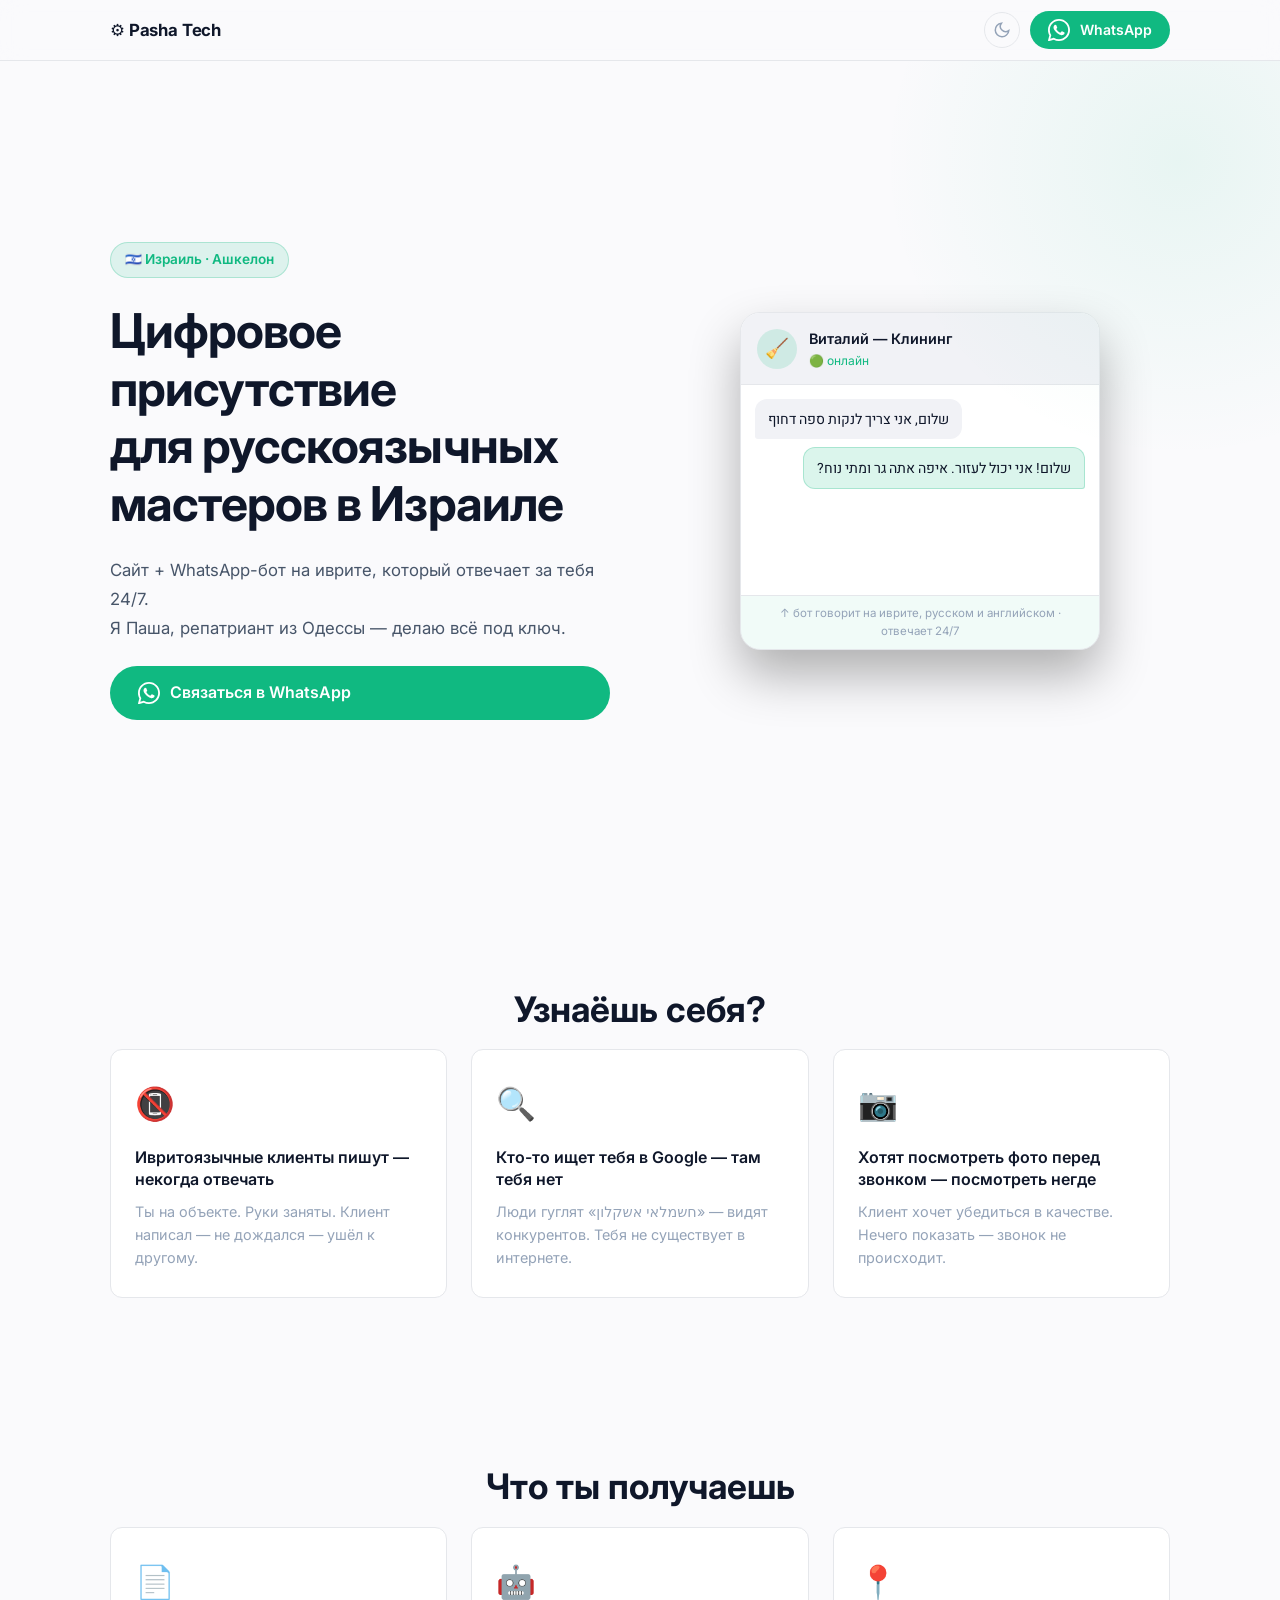
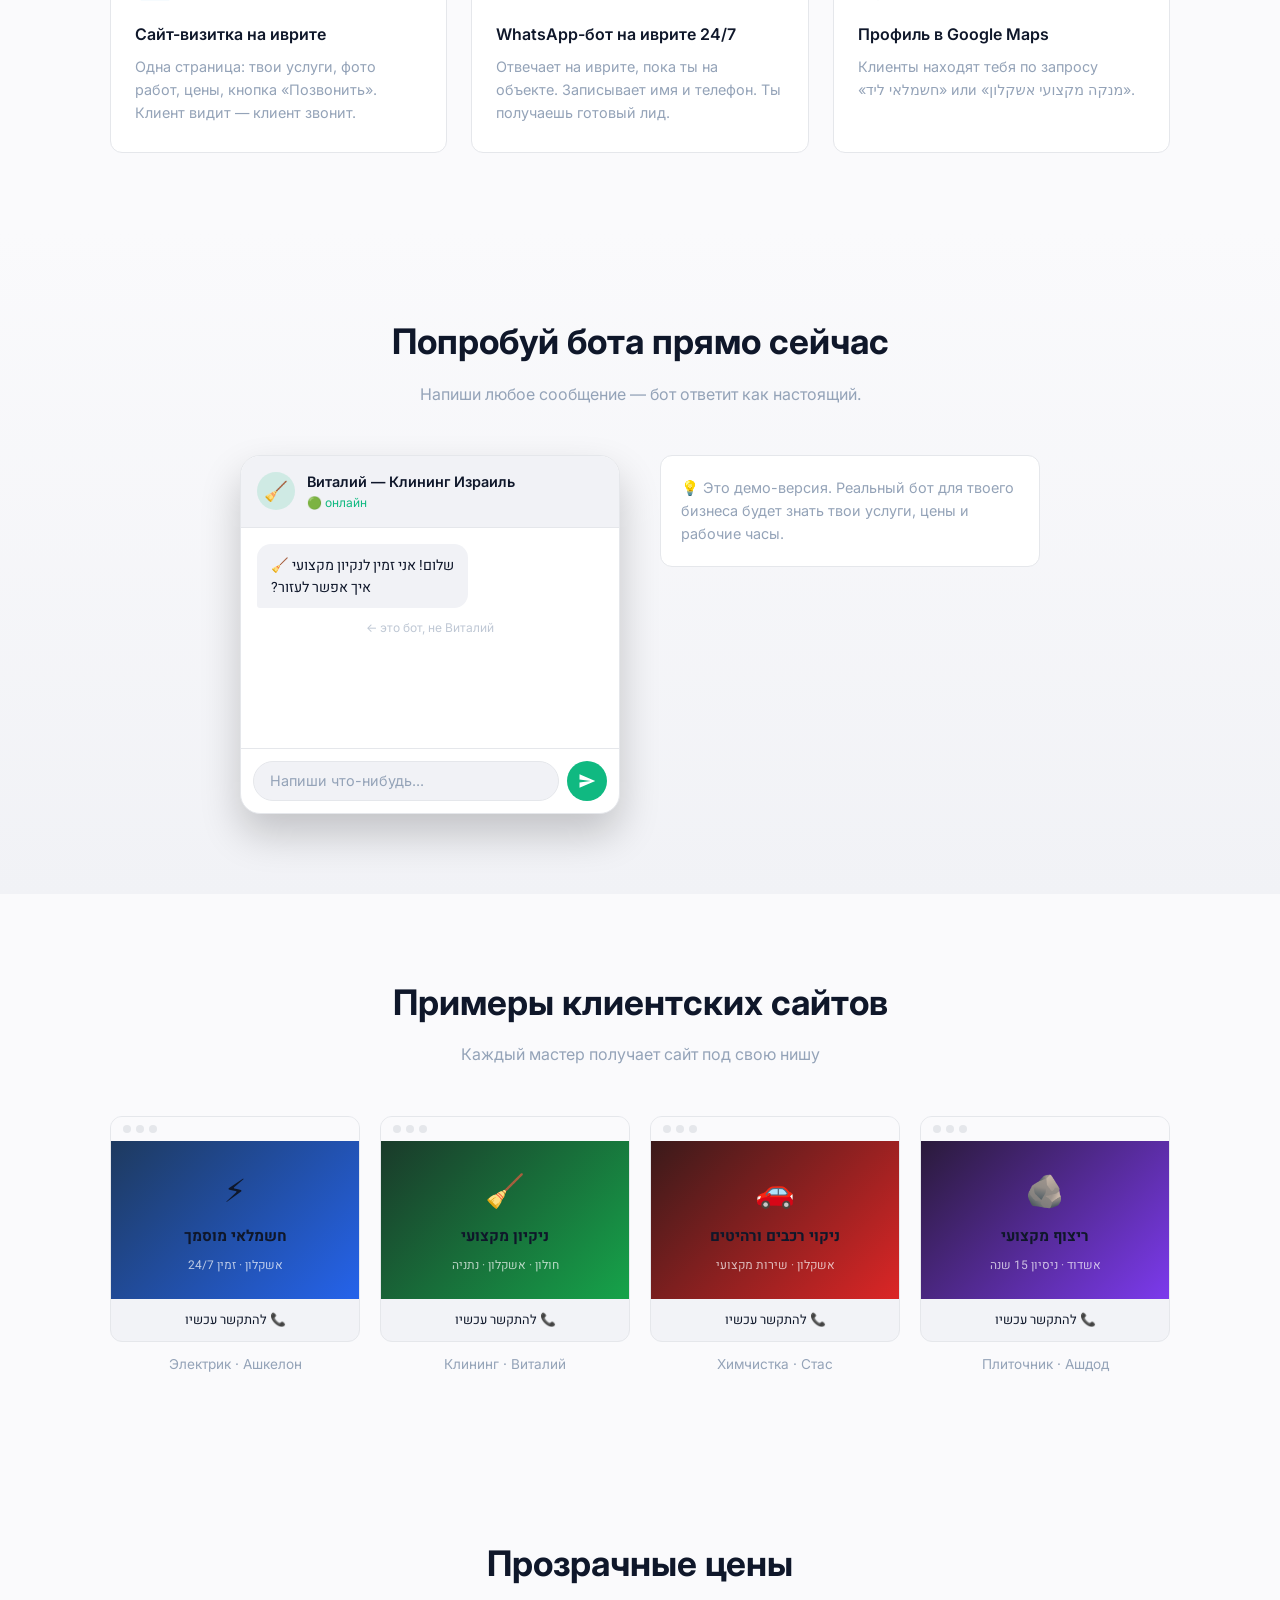
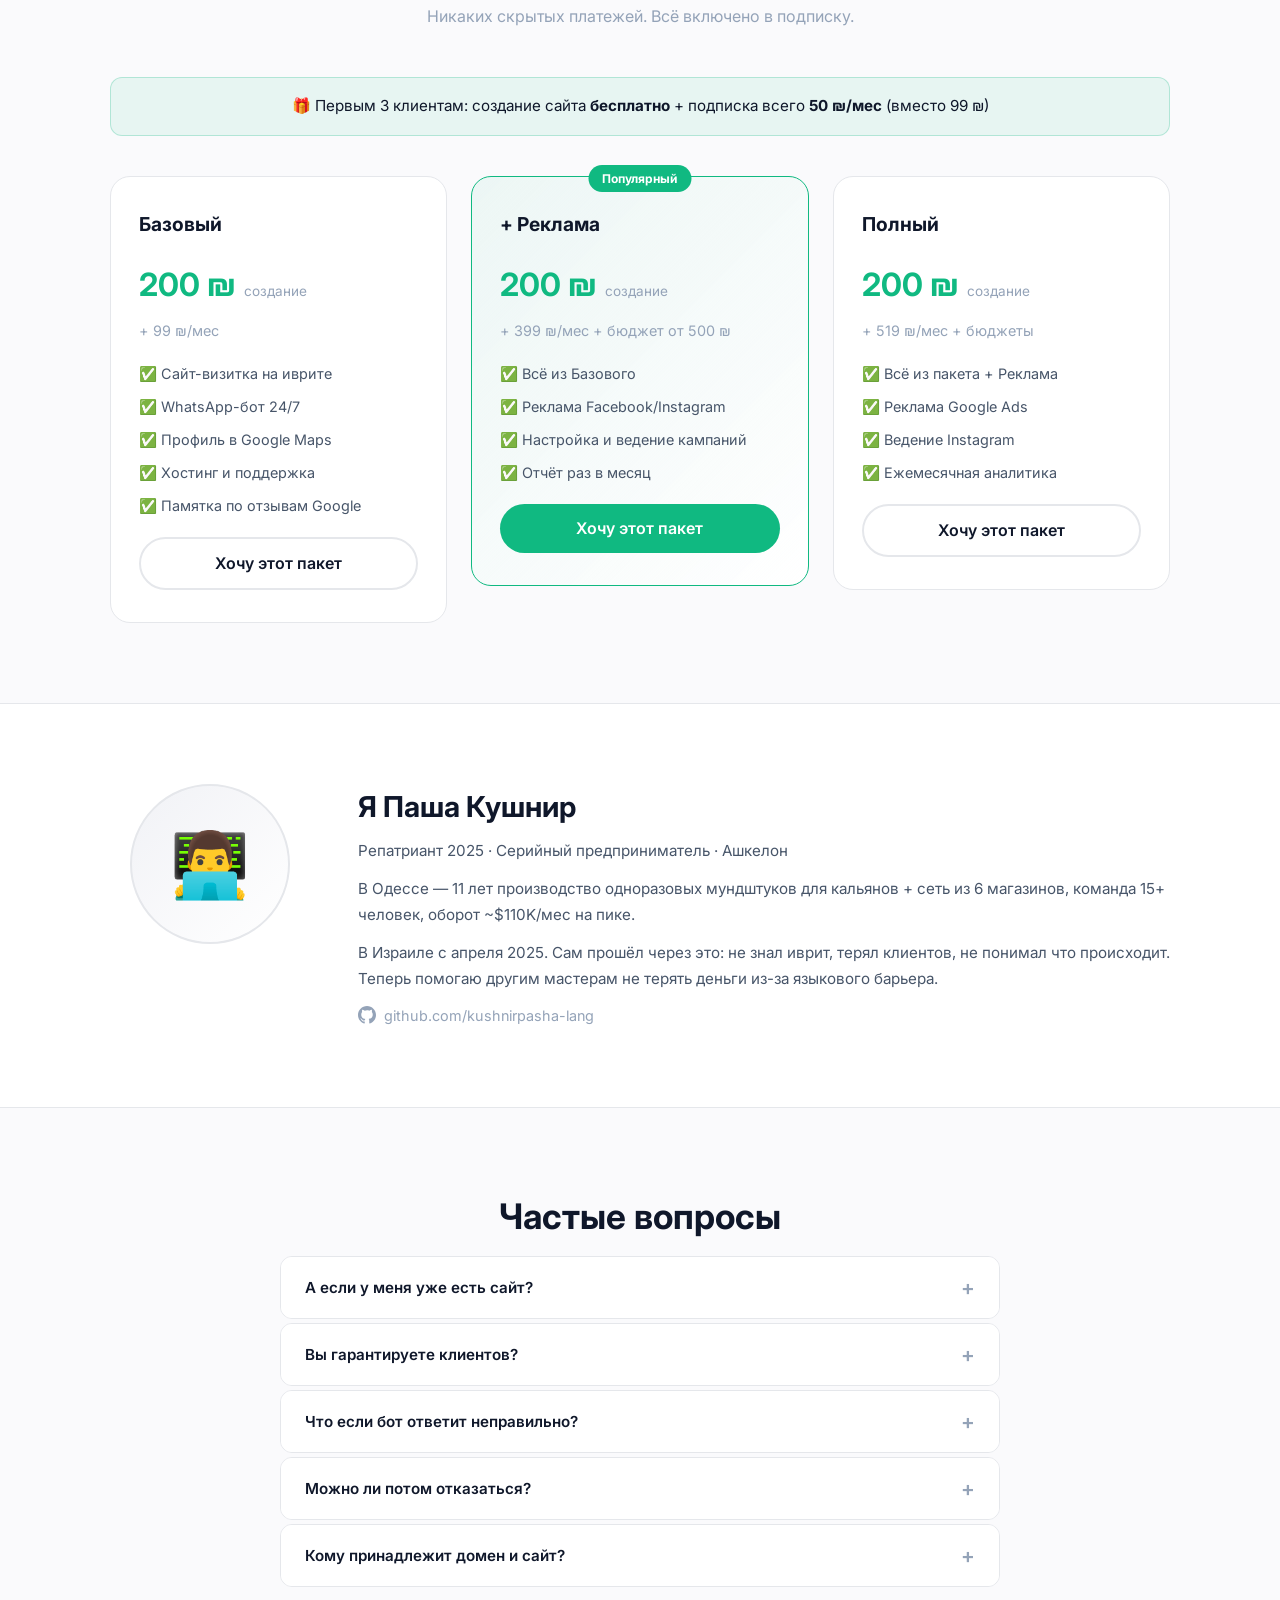
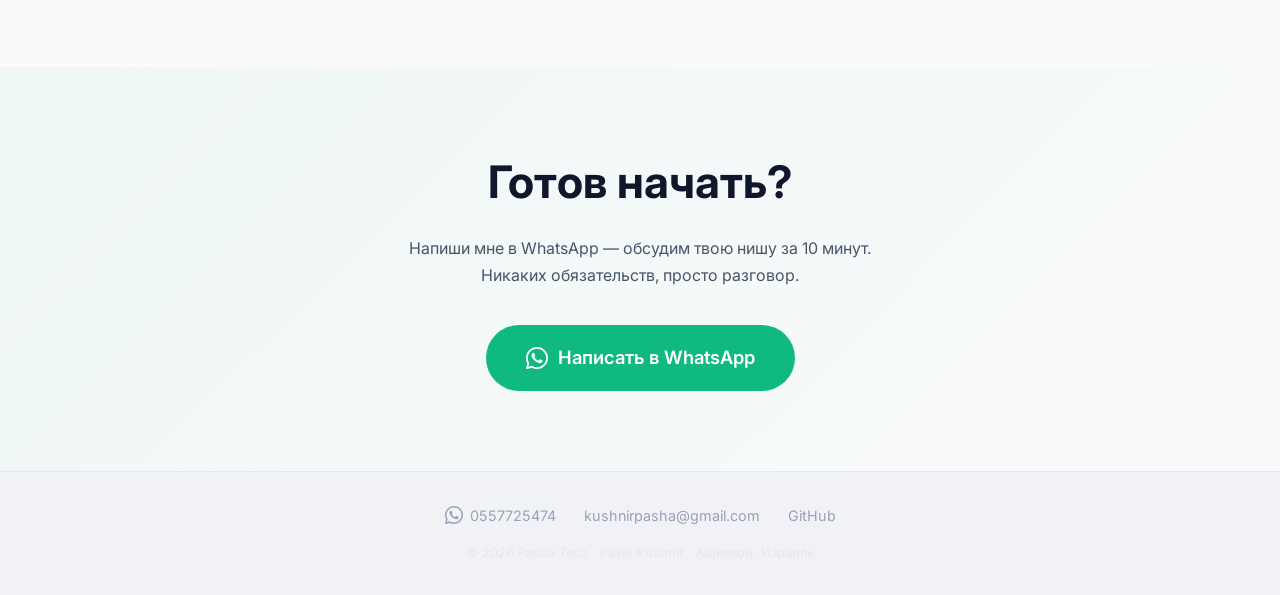
==== commit 36a4c4b4: "feat: переключатель светлой/тёмной темы + многоязычный демо-чат (he/ru/en)" ====
--- a/index.html
+++ b/index.html
@@ -1,12 +1,11 @@
 <!DOCTYPE html>
-<html lang="ru" dir="ltr">
+<html lang="ru" dir="ltr" data-theme="dark">
 <head>
   <meta charset="UTF-8" />
   <meta name="viewport" content="width=device-width, initial-scale=1.0" />
   <title>Pasha Tech — Сайт + WhatsApp-бот на иврите для мастеров в Израиле</title>
   <meta name="description" content="Цифровое присутствие для русскоязычных мастеров в Израиле. Сайт-визитка на иврите + WhatsApp-бот 24/7. Паша Кушнир, Ашкелон." />
 
-  <!-- Fonts -->
   <link rel="preconnect" href="https://fonts.googleapis.com" />
   <link rel="preconnect" href="https://fonts.gstatic.com" crossorigin />
   <link href="https://fonts.googleapis.com/css2?family=Inter:wght@400;500;600;700&family=Heebo:wght@400;500;700&display=swap" rel="stylesheet" />
@@ -14,6 +13,42 @@
   <link rel="stylesheet" href="styles.css" />
 </head>
 <body>
+
+  <!-- Зернистая текстура -->
+  <div class="grain" aria-hidden="true"></div>
+
+  <!-- ============================
+       НАВИГАЦИЯ
+  ============================= -->
+  <nav class="nav">
+    <div class="nav-inner container">
+      <a class="nav-logo" href="#">⚙️ Pasha Tech</a>
+      <div class="nav-actions">
+        <button id="themeToggle" class="theme-toggle" aria-label="Переключить тему">
+          <!-- Солнце (тёмная тема) -->
+          <svg class="icon-sun" viewBox="0 0 24 24" fill="none" stroke="currentColor" stroke-width="2" stroke-linecap="round">
+            <circle cx="12" cy="12" r="4"/>
+            <line x1="12" y1="2"  x2="12" y2="4"/>
+            <line x1="12" y1="20" x2="12" y2="22"/>
+            <line x1="4.22" y1="4.22"  x2="5.64" y2="5.64"/>
+            <line x1="18.36" y1="18.36" x2="19.78" y2="19.78"/>
+            <line x1="2" y1="12"  x2="4" y2="12"/>
+            <line x1="20" y1="12" x2="22" y2="12"/>
+            <line x1="4.22" y1="19.78" x2="5.64" y2="18.36"/>
+            <line x1="18.36" y1="5.64"  x2="19.78" y2="4.22"/>
+          </svg>
+          <!-- Луна (светлая тема) -->
+          <svg class="icon-moon" viewBox="0 0 24 24" fill="none" stroke="currentColor" stroke-width="2" stroke-linecap="round">
+            <path d="M21 12.79A9 9 0 1 1 11.21 3a7 7 0 0 0 9.79 9.79z"/>
+          </svg>
+        </button>
+        <a class="nav-cta btn-whatsapp" href="https://wa.me/972557725474?text=%D0%9F%D1%80%D0%B8%D0%B2%D0%B5%D1%82%2C+%D1%85%D0%BE%D1%87%D1%83+%D1%83%D0%B7%D0%BD%D0%B0%D1%82%D1%8C+%D0%BF%D0%BE%D0%B4%D1%80%D0%BE%D0%B1%D0%BD%D0%B5%D0%B5" target="_blank" rel="noopener">
+          <svg viewBox="0 0 24 24" fill="currentColor"><path d="M17.472 14.382c-.297-.149-1.758-.867-2.03-.967-.273-.099-.471-.148-.67.15-.197.297-.767.966-.94 1.164-.173.199-.347.223-.644.075-.297-.15-1.255-.463-2.39-1.475-.883-.788-1.48-1.761-1.653-2.059-.173-.297-.018-.458.13-.606.134-.133.298-.347.446-.52.149-.174.198-.298.298-.497.099-.198.05-.371-.025-.52-.075-.149-.669-1.612-.916-2.207-.242-.579-.487-.5-.669-.51-.173-.008-.371-.01-.57-.01-.198 0-.52.074-.792.372-.272.297-1.04 1.016-1.04 2.479 0 1.462 1.065 2.875 1.213 3.074.149.198 2.096 3.2 5.077 4.487.709.306 1.262.489 1.694.625.712.227 1.36.195 1.871.118.571-.085 1.758-.719 2.006-1.413.248-.694.248-1.289.173-1.413-.074-.124-.272-.198-.57-.347z"/><path d="M12 0C5.373 0 0 5.373 0 12c0 2.125.555 4.122 1.528 5.855L.057 23.215a.75.75 0 0 0 .928.928l5.36-1.471A11.943 11.943 0 0 0 12 24c6.627 0 12-5.373 12-12S18.627 0 12 0zm0 22c-1.907 0-3.694-.5-5.24-1.373l-.375-.217-3.882 1.065 1.065-3.882-.217-.375A9.956 9.956 0 0 1 2 12C2 6.477 6.477 2 12 2s10 4.477 10 10-4.477 10-10 10z"/></svg>
+          WhatsApp
+        </a>
+      </div>
+    </div>
+  </nav>
 
   <!-- ============================
        БЛОК 1 — HERO
@@ -33,34 +68,18 @@
         </a>
       </div>
 
-      <!-- Анимированный мок чата на иврите -->
+      <!-- Анимированный чат — заполняется через script.js -->
       <div class="hero-chat" aria-hidden="true">
         <div class="chat-window">
           <div class="chat-header">
-            <div class="chat-avatar">⚡</div>
+            <div class="chat-avatar">🧹</div>
             <div class="chat-info">
-              <span class="chat-name">Moshe Cohen</span>
-              <span class="chat-status">online</span>
-            </div>
-          </div>
-          <div class="chat-body">
-            <div class="chat-msg incoming anim-1">
-              <span dir="rtl">שלום! אני מחפש חשמלאי לתיקון מהיר</span>
-            </div>
-            <div class="chat-msg outgoing anim-2">
-              <span dir="rtl">שלום! אני זמין היום. מה הבעיה?</span>
-            </div>
-            <div class="chat-msg incoming anim-3">
-              <span dir="rtl">שקע לא עובד בסלון</span>
-            </div>
-            <div class="chat-msg outgoing anim-4">
-              <span dir="rtl">מגיע תוך שעה. המחיר מ-150 ₪</span>
-            </div>
-            <div class="chat-typing anim-5">
-              <span></span><span></span><span></span>
-            </div>
-          </div>
-          <div class="chat-label">🤖 Бот отвечает, пока ты на объекте</div>
+              <span class="chat-name">Виталий — Клининг</span>
+              <span class="chat-status">🟢 онлайн</span>
+            </div>
+          </div>
+          <div class="chat-body" id="heroChatBody"></div>
+          <div class="chat-caption">↑ бот говорит на иврите, русском и английском · отвечает 24/7</div>
         </div>
       </div>
     </div>
@@ -142,13 +161,7 @@
             <div class="demo-hint">← это бот, не Виталий</div>
           </div>
           <div class="demo-input-row">
-            <input
-              type="text"
-              id="chatInput"
-              placeholder="Напиши что-нибудь..."
-              autocomplete="off"
-              maxlength="200"
-            />
+            <input type="text" id="chatInput" placeholder="Напиши что-нибудь..." autocomplete="off" maxlength="200" />
             <button id="chatSend" aria-label="Отправить">
               <svg viewBox="0 0 24 24" fill="currentColor"><path d="M2.01 21L23 12 2.01 3 2 10l15 2-15 2z"/></svg>
             </button>
@@ -299,14 +312,8 @@
         <div class="about-text">
           <h2>Я Паша Кушнир</h2>
           <p class="about-tagline">Репатриант 2025 · Серийный предприниматель · Ашкелон</p>
-          <p>
-            В Одессе — 11 лет производство одноразовых мундштуков для кальянов + сеть из 6 магазинов,
-            команда 15+ человек, оборот ~$110K/мес на пике.
-          </p>
-          <p>
-            В Израиле с апреля 2025. Сам прошёл через это: не знал иврит, терял клиентов, не понимал
-            что происходит. Теперь помогаю другим мастерам не терять деньги из-за языкового барьера.
-          </p>
+          <p>В Одессе — 11 лет производство одноразовых мундштуков для кальянов + сеть из 6 магазинов, команда 15+ человек, оборот ~$110K/мес на пике.</p>
+          <p>В Израиле с апреля 2025. Сам прошёл через это: не знал иврит, терял клиентов, не понимал что происходит. Теперь помогаю другим мастерам не терять деньги из-за языкового барьера.</p>
           <div class="about-links">
             <a href="https://github.com/kushnirpasha-lang" target="_blank" rel="noopener">
               <svg viewBox="0 0 24 24" fill="currentColor"><path d="M12 0C5.374 0 0 5.373 0 12c0 5.302 3.438 9.8 8.207 11.387.599.111.793-.261.793-.577v-2.234c-3.338.726-4.033-1.416-4.033-1.416-.546-1.387-1.333-1.756-1.333-1.756-1.089-.745.083-.729.083-.729 1.205.084 1.839 1.237 1.839 1.237 1.07 1.834 2.807 1.304 3.492.997.107-.775.418-1.305.762-1.604-2.665-.305-5.467-1.334-5.467-5.931 0-1.311.469-2.381 1.236-3.221-.124-.303-.535-1.524.117-3.176 0 0 1.008-.322 3.301 1.23A11.509 11.509 0 0 1 12 5.803c1.02.005 2.047.138 3.006.404 2.291-1.552 3.297-1.23 3.297-1.23.653 1.653.242 2.874.118 3.176.77.84 1.235 1.911 1.235 3.221 0 4.609-2.807 5.624-5.479 5.921.43.372.823 1.102.823 2.222v3.293c0 .319.192.694.801.576C20.566 21.797 24 17.3 24 12c0-6.627-5.373-12-12-12z"/></svg>
@@ -327,33 +334,23 @@
       <div class="faq-list">
         <div class="faq-item">
           <button class="faq-q">А если у меня уже есть сайт?</button>
-          <div class="faq-a">
-            <p>Хорошо. Можем переработать его под иврит или оставить как есть и подключить только WhatsApp-бот. Обсудим что лучше для твоей ниши.</p>
-          </div>
+          <div class="faq-a"><p>Хорошо. Можем переработать его под иврит или оставить как есть и подключить только WhatsApp-бот. Обсудим что лучше для твоей ниши.</p></div>
         </div>
         <div class="faq-item">
           <button class="faq-q">Вы гарантируете клиентов?</button>
-          <div class="faq-a">
-            <p>Нет. Честно: никто не может гарантировать поток клиентов. Мы создаём инфраструктуру — сайт, бот, Google Maps — которая делает тебя видимым. Клиенты появляются, когда ты видим и отвечаешь быстро.</p>
-          </div>
+          <div class="faq-a"><p>Нет. Честно: никто не может гарантировать поток клиентов. Мы создаём инфраструктуру — сайт, бот, Google Maps — которая делает тебя видимым. Клиенты появляются, когда ты видим и отвечаешь быстро.</p></div>
         </div>
         <div class="faq-item">
           <button class="faq-q">Что если бот ответит неправильно?</button>
-          <div class="faq-a">
-            <p>Бот работает на Claude AI — одной из лучших языковых моделей. Мы обучаем его под твою нишу: твои услуги, цены, рабочие часы. Ошибки минимальны. Если бот не знает ответа — он попросит клиента подождать твоего звонка.</p>
-          </div>
+          <div class="faq-a"><p>Бот работает на Claude AI — одной из лучших языковых моделей. Мы обучаем его под твою нишу: твои услуги, цены, рабочие часы. Ошибки минимальны. Если бот не знает ответа — он попросит клиента подождать твоего звонка.</p></div>
         </div>
         <div class="faq-item">
           <button class="faq-q">Можно ли потом отказаться?</button>
-          <div class="faq-a">
-            <p>Да, в любой момент. Никаких контрактов на год. Платишь помесячно — отписываешься когда хочешь. Сайт и содержимое остаются твоими.</p>
-          </div>
+          <div class="faq-a"><p>Да, в любой момент. Никаких контрактов на год. Платишь помесячно — отписываешься когда хочешь. Сайт и содержимое остаются твоими.</p></div>
         </div>
         <div class="faq-item">
           <button class="faq-q">Кому принадлежит домен и сайт?</button>
-          <div class="faq-a">
-            <p>Тебе. Мы регистрируем домен на твоё имя, сайт размещается на твоём хостинге. Я только помогаю создать и поддерживать. Если решишь уйти — забираешь всё с собой.</p>
-          </div>
+          <div class="faq-a"><p>Тебе. Мы регистрируем домен на твоё имя, сайт размещается на твоём хостинге. Я только помогаю создать и поддерживать. Если решишь уйти — забираешь всё с собой.</p></div>
         </div>
       </div>
     </div>
--- a/styles.css
+++ b/styles.css
@@ -1,29 +1,53 @@
 /* =============================
-   ПЕРЕМЕННЫЕ И СБРОС
-============================= */
-:root {
-  --bg: #0F172A;
-  --bg-card: #1E293B;
-  --bg-card-hover: #243147;
-  --text: #F8FAFC;
-  --text-muted: #94A3B8;
-  --accent: #10B981;
-  --accent-dark: #059669;
-  --border: #334155;
-  --radius: 12px;
-  --radius-lg: 20px;
-}
-
+   ПЕРЕМЕННЫЕ — ТЁМНАЯ ТЕМА (по умолчанию)
+============================= */
+:root,
+[data-theme="dark"] {
+  --bg:           #0F172A;
+  --bg-2:         #162032;
+  --bg-card:      #1E293B;
+  --bg-card-hover:#243147;
+  --border:       #334155;
+  --text:         #F8FAFC;
+  --text-2:       #CBD5E1;
+  --text-3:       #94A3B8;
+  --accent:       #10B981;
+  --accent-dark:  #059669;
+  --accent-warm:  #F59E0B;
+  --accent-cool:  #3B82F6;
+  --accent-purple:#8B5CF6;
+  --radius:       12px;
+  --radius-lg:    20px;
+  --nav-bg:       rgba(15, 23, 42, 0.85);
+}
+
+/* =============================
+   ПЕРЕМЕННЫЕ — СВЕТЛАЯ ТЕМА
+============================= */
+[data-theme="light"] {
+  --bg:           #FAFAFC;
+  --bg-2:         #F1F2F6;
+  --bg-card:      #FFFFFF;
+  --bg-card-hover:#F8F9FB;
+  --border:       #E5E7EB;
+  --text:         #0F172A;
+  --text-2:       #475569;
+  --text-3:       #94A3B8;
+  --nav-bg:       rgba(250, 250, 252, 0.85);
+}
+
+[data-theme="light"] .grain { opacity: 0.025; }
+
+/* =============================
+   СБРОС И БАЗА
+============================= */
 *, *::before, *::after {
   box-sizing: border-box;
   margin: 0;
   padding: 0;
 }
 
-html {
-  scroll-behavior: smooth;
-  font-size: 16px;
-}
+html { scroll-behavior: smooth; }
 
 body {
   background: var(--bg);
@@ -31,11 +55,38 @@
   font-family: 'Inter', system-ui, sans-serif;
   line-height: 1.6;
   -webkit-font-smoothing: antialiased;
-}
-
-/* Иврит — шрифт Heebo */
-[dir="rtl"], [lang="he"] {
+  transition: background 0.3s ease, color 0.3s ease;
+}
+
+[dir="rtl"], .he {
   font-family: 'Heebo', system-ui, sans-serif;
+  direction: rtl;
+  unicode-bidi: embed;
+}
+
+/* =============================
+   ТЕКСТУРА ЗЕРНА
+============================= */
+.grain {
+  position: fixed;
+  inset: 0;
+  pointer-events: none;
+  z-index: 9999;
+  opacity: 0.04;
+  background-image: repeating-linear-gradient(
+    0deg,
+    transparent,
+    transparent 1px,
+    rgba(128, 128, 128, 0.03) 1px,
+    rgba(128, 128, 128, 0.03) 2px
+  ),
+  repeating-linear-gradient(
+    90deg,
+    transparent,
+    transparent 1px,
+    rgba(128, 128, 128, 0.02) 1px,
+    rgba(128, 128, 128, 0.02) 2px
+  );
 }
 
 /* =============================
@@ -46,6 +97,77 @@
   max-width: 1100px;
   margin: 0 auto;
   padding: 0 20px;
+}
+
+/* =============================
+   НАВИГАЦИЯ
+============================= */
+.nav {
+  position: sticky;
+  top: 0;
+  z-index: 100;
+  background: var(--nav-bg);
+  backdrop-filter: blur(12px);
+  -webkit-backdrop-filter: blur(12px);
+  border-bottom: 1px solid var(--border);
+  transition: background 0.3s ease;
+}
+
+.nav-inner {
+  display: flex;
+  align-items: center;
+  justify-content: space-between;
+  height: 60px;
+}
+
+.nav-logo {
+  font-weight: 700;
+  font-size: 1.05rem;
+  color: var(--text);
+  text-decoration: none;
+  letter-spacing: -0.01em;
+}
+
+.nav-actions {
+  display: flex;
+  align-items: center;
+  gap: 10px;
+}
+
+/* Кнопка переключения темы */
+.theme-toggle {
+  width: 36px;
+  height: 36px;
+  border-radius: 50%;
+  border: 1px solid var(--border);
+  background: transparent;
+  color: var(--text-3);
+  cursor: pointer;
+  display: flex;
+  align-items: center;
+  justify-content: center;
+  transition: background 0.2s, color 0.2s;
+  flex-shrink: 0;
+}
+
+.theme-toggle:hover {
+  background: var(--bg-2);
+  color: var(--text);
+}
+
+.theme-toggle svg {
+  width: 18px;
+  height: 18px;
+}
+
+/* В тёмной теме — показываем солнце, прячем луну */
+[data-theme="dark"] .icon-moon  { display: none; }
+[data-theme="light"] .icon-sun  { display: none; }
+
+/* CTA в навигации */
+.nav-cta {
+  padding: 8px 18px !important;
+  font-size: 0.88rem !important;
 }
 
 /* =============================
@@ -79,21 +201,9 @@
   transition: background 0.2s, transform 0.15s;
 }
 
-.btn-whatsapp svg {
-  width: 22px;
-  height: 22px;
-  flex-shrink: 0;
-}
-
-.btn-whatsapp:hover {
-  background: var(--accent-dark);
-  transform: translateY(-2px);
-}
-
-.btn-whatsapp.btn-large {
-  font-size: 1.15rem;
-  padding: 18px 40px;
-}
+.btn-whatsapp svg { width: 22px; height: 22px; flex-shrink: 0; }
+.btn-whatsapp:hover { background: var(--accent-dark); transform: translateY(-2px); }
+.btn-whatsapp.btn-large { font-size: 1.15rem; padding: 18px 40px; }
 
 .btn-whatsapp-sm {
   display: inline-block;
@@ -107,10 +217,7 @@
   width: 100%;
   transition: background 0.2s;
 }
-
-.btn-whatsapp-sm:hover {
-  background: var(--accent-dark);
-}
+.btn-whatsapp-sm:hover { background: var(--accent-dark); }
 
 .btn-outline {
   display: inline-block;
@@ -124,11 +231,7 @@
   width: 100%;
   transition: border-color 0.2s, color 0.2s;
 }
-
-.btn-outline:hover {
-  border-color: var(--accent);
-  color: var(--accent);
-}
+.btn-outline:hover { border-color: var(--accent); color: var(--accent); }
 
 /* =============================
    ЗАГОЛОВКИ СЕКЦИЙ
@@ -142,7 +245,7 @@
 
 .section-sub {
   text-align: center;
-  color: var(--text-muted);
+  color: var(--text-3);
   font-size: 1rem;
   margin-bottom: 48px;
 }
@@ -151,10 +254,10 @@
    БЛОК 1 — HERO
 ============================= */
 .hero {
-  min-height: 100vh;
-  display: flex;
-  align-items: center;
-  padding: 80px 0 60px;
+  min-height: calc(100vh - 60px);
+  display: flex;
+  align-items: center;
+  padding: 60px 0;
   position: relative;
   overflow: hidden;
 }
@@ -162,10 +265,8 @@
 .hero::before {
   content: '';
   position: absolute;
-  top: -200px;
-  right: -200px;
-  width: 600px;
-  height: 600px;
+  top: -200px; right: -200px;
+  width: 600px; height: 600px;
   background: radial-gradient(circle, rgba(16,185,129,0.08) 0%, transparent 70%);
   pointer-events: none;
 }
@@ -196,23 +297,22 @@
 }
 
 .hero h1 {
-  font-size: clamp(2rem, 5vw, 3.2rem);
+  font-size: clamp(2rem, 5vw, 3rem);
   font-weight: 700;
   line-height: 1.2;
   letter-spacing: -0.02em;
 }
 
 .hero-sub {
-  font-size: 1.1rem;
-  color: var(--text-muted);
+  font-size: 1.05rem;
+  color: var(--text-2);
   line-height: 1.7;
 }
 
-/* Мок чата в Hero */
-.hero-chat {
-  display: flex;
-  justify-content: center;
-}
+/* =============================
+   ЧАТ В HERO
+============================= */
+.hero-chat { display: flex; justify-content: center; }
 
 .chat-window {
   background: var(--bg-card);
@@ -221,130 +321,110 @@
   width: 100%;
   max-width: 360px;
   overflow: hidden;
-  box-shadow: 0 25px 50px rgba(0,0,0,0.4);
+  box-shadow: 0 25px 50px rgba(0,0,0,0.3);
+  transition: background 0.3s ease;
 }
 
 .chat-header {
   display: flex;
   align-items: center;
   gap: 12px;
-  padding: 16px;
-  background: #162032;
+  padding: 14px 16px;
+  background: var(--bg-2);
   border-bottom: 1px solid var(--border);
+  transition: background 0.3s ease;
 }
 
 .chat-avatar {
-  width: 42px;
-  height: 42px;
-  background: rgba(16,185,129,0.2);
+  width: 40px; height: 40px;
+  background: rgba(16,185,129,0.15);
   border-radius: 50%;
   display: flex;
   align-items: center;
   justify-content: center;
-  font-size: 1.3rem;
+  font-size: 1.2rem;
   flex-shrink: 0;
 }
 
-.chat-info {
+.chat-info { display: flex; flex-direction: column; }
+.chat-name { font-weight: 600; font-size: 0.9rem; }
+.chat-status { font-size: 0.75rem; color: var(--accent); }
+
+.chat-body {
+  padding: 14px;
   display: flex;
   flex-direction: column;
-}
-
-.chat-name {
-  font-weight: 600;
-  font-size: 0.95rem;
-}
-
-.chat-status {
-  font-size: 0.78rem;
-  color: var(--accent);
-}
-
-.chat-body {
-  padding: 16px;
-  display: flex;
-  flex-direction: column;
-  gap: 10px;
-  min-height: 200px;
-}
-
-.chat-msg {
-  max-width: 82%;
-  padding: 10px 14px;
-  border-radius: 16px;
-  font-size: 0.9rem;
+  gap: 8px;
+  min-height: 210px;
+}
+
+/* Типы сообщений в hero-чате */
+.msg {
+  border-radius: 12px;
+  padding: 9px 13px;
+  font-size: 0.88rem;
   line-height: 1.5;
-  opacity: 0;
-  animation: fadeInMsg 0.4s ease forwards;
-}
-
-.chat-msg.incoming {
-  background: #243147;
+  animation: fadeInMsg 0.35s ease both;
+  max-width: 88%;
+  word-break: break-word;
+}
+
+.msg-in {
+  background: var(--bg-2);
   align-self: flex-start;
-  border-bottom-left-radius: 4px;
-}
-
-.chat-msg.outgoing {
-  background: rgba(16,185,129,0.2);
+  border-bottom-left-radius: 3px;
+  color: var(--text);
+}
+
+.msg-out {
+  background: rgba(16,185,129,0.15);
+  border: 1px solid rgba(16,185,129,0.25);
   align-self: flex-end;
-  border-bottom-right-radius: 4px;
-  border: 1px solid rgba(16,185,129,0.3);
-}
-
-.anim-1 { animation-delay: 0.3s; }
-.anim-2 { animation-delay: 1.2s; }
-.anim-3 { animation-delay: 2.1s; }
-.anim-4 { animation-delay: 3.0s; }
-
-.chat-typing {
-  display: flex;
-  gap: 5px;
-  padding: 10px 14px;
-  background: #243147;
-  border-radius: 16px;
-  border-bottom-left-radius: 4px;
-  width: fit-content;
-  opacity: 0;
-  animation: fadeInMsg 0.4s ease forwards;
-  animation-delay: 3.9s;
-}
-
-.chat-typing span {
-  width: 7px;
-  height: 7px;
-  background: var(--text-muted);
-  border-radius: 50%;
-  animation: typingBounce 1.2s infinite;
-}
-
-.chat-typing span:nth-child(2) { animation-delay: 0.2s; }
-.chat-typing span:nth-child(3) { animation-delay: 0.4s; }
-
-.chat-label {
-  padding: 10px 16px;
-  background: rgba(16,185,129,0.08);
+  border-bottom-right-radius: 3px;
+  color: var(--text);
+}
+
+.msg-system {
+  align-self: center;
+  max-width: 100%;
+  font-size: 0.72rem;
+  color: var(--text-3);
+  background: transparent;
+  padding: 2px 6px;
+  text-align: center;
+}
+
+.msg-russian {
+  align-self: stretch;
+  max-width: 100%;
+  background: rgba(16,185,129,0.07);
+  border: 1px solid rgba(16,185,129,0.2);
+  border-radius: 10px;
+  padding: 10px 13px;
+  font-size: 0.77rem;
+  line-height: 1.75;
+  color: var(--text-2);
+  white-space: pre-line;
+}
+
+.chat-caption {
+  padding: 8px 14px;
+  background: rgba(16,185,129,0.06);
   border-top: 1px solid var(--border);
-  font-size: 0.78rem;
-  color: var(--text-muted);
+  font-size: 0.72rem;
+  color: var(--text-3);
   text-align: center;
 }
 
 @keyframes fadeInMsg {
-  from { opacity: 0; transform: translateY(8px); }
+  from { opacity: 0; transform: translateY(6px); }
   to   { opacity: 1; transform: translateY(0); }
 }
 
-@keyframes typingBounce {
-  0%, 60%, 100% { transform: translateY(0); }
-  30%           { transform: translateY(-6px); }
-}
-
 /* =============================
    КАРТОЧКИ (боль / решение)
 ============================= */
-section {
-  padding: 80px 0;
-}
+section { padding: 80px 0; }
 
 .cards-grid {
   display: grid;
@@ -357,45 +437,20 @@
   border: 1px solid var(--border);
   border-radius: var(--radius);
   padding: 28px 24px;
-  transition: transform 0.2s, border-color 0.2s;
-}
-
-.card:hover {
-  transform: translateY(-4px);
-}
-
-.card-icon {
-  font-size: 2rem;
-  margin-bottom: 16px;
-}
-
-.card h3 {
-  font-size: 1rem;
-  font-weight: 600;
-  margin-bottom: 10px;
-  line-height: 1.4;
-}
-
-.card p {
-  font-size: 0.9rem;
-  color: var(--text-muted);
-  line-height: 1.6;
-}
-
-.card-pain:hover {
-  border-color: #ef4444;
-}
-
-.card-solution:hover {
-  border-color: var(--accent);
-}
+  transition: transform 0.2s, border-color 0.2s, background 0.3s;
+}
+
+.card:hover { transform: translateY(-4px); }
+.card-icon { font-size: 2rem; margin-bottom: 16px; }
+.card h3 { font-size: 1rem; font-weight: 600; margin-bottom: 10px; line-height: 1.4; }
+.card p  { font-size: 0.9rem; color: var(--text-3); line-height: 1.6; }
+.card-pain:hover     { border-color: #ef4444; }
+.card-solution:hover { border-color: var(--accent); }
 
 /* =============================
    БЛОК 4 — ДЕМО ЧАТ
 ============================= */
-.demo {
-  background: linear-gradient(180deg, var(--bg) 0%, #0d1f35 100%);
-}
+.demo { background: linear-gradient(180deg, var(--bg) 0%, var(--bg-2) 100%); }
 
 .demo-wrapper {
   display: grid;
@@ -411,7 +466,8 @@
   border: 1px solid var(--border);
   border-radius: var(--radius-lg);
   overflow: hidden;
-  box-shadow: 0 20px 40px rgba(0,0,0,0.3);
+  box-shadow: 0 20px 40px rgba(0,0,0,0.2);
+  transition: background 0.3s;
 }
 
 .demo-header {
@@ -419,36 +475,21 @@
   align-items: center;
   gap: 12px;
   padding: 14px 16px;
-  background: #162032;
+  background: var(--bg-2);
   border-bottom: 1px solid var(--border);
 }
 
 .demo-avatar {
-  width: 38px;
-  height: 38px;
+  width: 38px; height: 38px;
   background: rgba(16,185,129,0.15);
   border-radius: 50%;
-  display: flex;
-  align-items: center;
-  justify-content: center;
-  font-size: 1.2rem;
-  flex-shrink: 0;
-}
-
-.demo-info {
-  display: flex;
-  flex-direction: column;
-}
-
-.demo-name {
-  font-weight: 600;
-  font-size: 0.9rem;
-}
-
-.demo-status {
-  font-size: 0.75rem;
-  color: var(--accent);
-}
+  display: flex; align-items: center; justify-content: center;
+  font-size: 1.2rem; flex-shrink: 0;
+}
+
+.demo-info { display: flex; flex-direction: column; }
+.demo-name { font-weight: 600; font-size: 0.9rem; }
+.demo-status { font-size: 0.75rem; color: var(--accent); }
 
 .demo-messages {
   padding: 16px;
@@ -460,54 +501,44 @@
   gap: 10px;
 }
 
-.demo-messages::-webkit-scrollbar {
-  width: 4px;
-}
-
-.demo-messages::-webkit-scrollbar-track {
-  background: transparent;
-}
-
-.demo-messages::-webkit-scrollbar-thumb {
-  background: var(--border);
-  border-radius: 4px;
-}
+.demo-messages::-webkit-scrollbar { width: 4px; }
+.demo-messages::-webkit-scrollbar-track { background: transparent; }
+.demo-messages::-webkit-scrollbar-thumb { background: var(--border); border-radius: 4px; }
 
 .demo-msg {
   padding: 10px 14px;
-  border-radius: 16px;
+  border-radius: 14px;
   font-size: 0.88rem;
   line-height: 1.5;
   max-width: 85%;
 }
 
 .demo-msg.bot {
-  background: #243147;
+  background: var(--bg-2);
   align-self: flex-start;
-  border-bottom-left-radius: 4px;
+  border-bottom-left-radius: 3px;
 }
 
 .demo-msg.user {
-  background: rgba(16,185,129,0.2);
+  background: rgba(16,185,129,0.15);
   align-self: flex-end;
-  border-bottom-right-radius: 4px;
-  border: 1px solid rgba(16,185,129,0.3);
+  border-bottom-right-radius: 3px;
+  border: 1px solid rgba(16,185,129,0.25);
 }
 
 .demo-msg.typing-indicator {
   display: flex;
   gap: 5px;
   padding: 12px 16px;
-  background: #243147;
-  border-radius: 16px;
-  border-bottom-left-radius: 4px;
+  background: var(--bg-2);
+  border-radius: 14px;
+  border-bottom-left-radius: 3px;
   width: fit-content;
 }
 
 .demo-msg.typing-indicator span {
-  width: 6px;
-  height: 6px;
-  background: var(--text-muted);
+  width: 6px; height: 6px;
+  background: var(--text-3);
   border-radius: 50%;
   animation: typingBounce 1.2s infinite;
 }
@@ -517,7 +548,7 @@
 
 .demo-hint {
   font-size: 0.75rem;
-  color: var(--text-muted);
+  color: var(--text-3);
   text-align: center;
   opacity: 0.6;
 }
@@ -531,7 +562,7 @@
 
 .demo-input-row input {
   flex: 1;
-  background: #162032;
+  background: var(--bg-2);
   border: 1px solid var(--border);
   border-radius: 50px;
   color: var(--text);
@@ -539,51 +570,35 @@
   padding: 10px 16px;
   outline: none;
   font-family: inherit;
-  transition: border-color 0.2s;
-}
-
-.demo-input-row input:focus {
-  border-color: var(--accent);
-}
+  transition: border-color 0.2s, background 0.3s;
+}
+
+.demo-input-row input:focus { border-color: var(--accent); }
+.demo-input-row input::placeholder { color: var(--text-3); }
 
 .demo-input-row button {
   background: var(--accent);
   border: none;
   border-radius: 50%;
-  width: 40px;
-  height: 40px;
+  width: 40px; height: 40px;
   cursor: pointer;
-  display: flex;
-  align-items: center;
-  justify-content: center;
+  display: flex; align-items: center; justify-content: center;
   flex-shrink: 0;
   transition: background 0.2s;
 }
-
-.demo-input-row button:hover {
-  background: var(--accent-dark);
-}
-
-.demo-input-row button svg {
-  width: 18px;
-  height: 18px;
-  fill: #fff;
-}
-
-.demo-note {
-  display: flex;
-  flex-direction: column;
-  gap: 16px;
-}
-
+.demo-input-row button:hover { background: var(--accent-dark); }
+.demo-input-row button svg { width: 18px; height: 18px; fill: #fff; }
+
+.demo-note { display: flex; flex-direction: column; gap: 16px; }
 .demo-note p {
   background: var(--bg-card);
   border: 1px solid var(--border);
   border-radius: var(--radius);
   padding: 20px;
   font-size: 0.9rem;
-  color: var(--text-muted);
+  color: var(--text-3);
   line-height: 1.6;
+  transition: background 0.3s;
 }
 
 /* =============================
@@ -595,29 +610,25 @@
   gap: 20px;
 }
 
-.portfolio-card {
-  display: flex;
-  flex-direction: column;
-  gap: 12px;
-}
+.portfolio-card { display: flex; flex-direction: column; gap: 12px; }
 
 .portfolio-mock {
-  background: #1a2540;
+  background: var(--bg-2);
   border: 1px solid var(--border);
   border-radius: var(--radius);
   overflow: hidden;
+  transition: background 0.3s;
 }
 
 .mock-bar {
   display: flex;
   gap: 5px;
   padding: 8px 12px;
-  background: #111c2d;
+  background: var(--bg);
 }
 
 .mock-bar span {
-  width: 8px;
-  height: 8px;
+  width: 8px; height: 8px;
   border-radius: 50%;
   background: var(--border);
 }
@@ -631,21 +642,9 @@
   text-align: center;
 }
 
-.mock-icon {
-  font-size: 2rem;
-}
-
-.mock-title {
-  font-size: 0.95rem;
-  font-weight: 700;
-  font-family: 'Heebo', sans-serif;
-}
-
-.mock-sub {
-  font-size: 0.75rem;
-  color: rgba(255,255,255,0.7);
-  font-family: 'Heebo', sans-serif;
-}
+.mock-icon { font-size: 2rem; }
+.mock-title { font-size: 0.95rem; font-weight: 700; font-family: 'Heebo', sans-serif; }
+.mock-sub   { font-size: 0.75rem; color: rgba(255,255,255,0.7); font-family: 'Heebo', sans-serif; }
 
 .mock-btn {
   padding: 10px 16px;
@@ -654,12 +653,11 @@
   text-align: center;
   font-family: 'Heebo', sans-serif;
   border-top: 1px solid rgba(255,255,255,0.08);
-  cursor: default;
 }
 
 .portfolio-label {
   font-size: 0.85rem;
-  color: var(--text-muted);
+  color: var(--text-3);
   text-align: center;
 }
 
@@ -667,14 +665,13 @@
    БЛОК 6 — ПРАЙС
 ============================= */
 .promo-banner {
-  background: rgba(16,185,129,0.1);
-  border: 1px solid rgba(16,185,129,0.3);
+  background: rgba(16,185,129,0.08);
+  border: 1px solid rgba(16,185,129,0.25);
   border-radius: var(--radius);
   padding: 16px 24px;
   text-align: center;
   margin-bottom: 40px;
   font-size: 0.95rem;
-  color: var(--text);
 }
 
 .pricing-grid {
@@ -693,22 +690,19 @@
   flex-direction: column;
   gap: 20px;
   position: relative;
-  transition: transform 0.2s;
-}
-
-.pricing-card:hover {
-  transform: translateY(-4px);
-}
+  transition: transform 0.2s, background 0.3s;
+}
+
+.pricing-card:hover { transform: translateY(-4px); }
 
 .pricing-featured {
   border-color: var(--accent);
-  background: linear-gradient(135deg, #1a3a2e, #1E293B);
+  background: linear-gradient(135deg, rgba(16,185,129,0.06), var(--bg-card));
 }
 
 .pricing-badge {
   position: absolute;
-  top: -12px;
-  left: 50%;
+  top: -12px; left: 50%;
   transform: translateX(-50%);
   background: var(--accent);
   color: #fff;
@@ -719,33 +713,12 @@
   white-space: nowrap;
 }
 
-.pricing-name {
-  font-size: 1.2rem;
-  font-weight: 700;
-}
-
-.pricing-price {
-  display: flex;
-  align-items: baseline;
-  gap: 8px;
-}
-
-.price-once {
-  font-size: 2rem;
-  font-weight: 700;
-  color: var(--accent);
-}
-
-.price-label {
-  font-size: 0.85rem;
-  color: var(--text-muted);
-}
-
-.pricing-monthly {
-  font-size: 0.9rem;
-  color: var(--text-muted);
-  margin-top: -12px;
-}
+.pricing-name { font-size: 1.2rem; font-weight: 700; }
+
+.pricing-price { display: flex; align-items: baseline; gap: 8px; }
+.price-once  { font-size: 2rem; font-weight: 700; color: var(--accent); }
+.price-label { font-size: 0.85rem; color: var(--text-3); }
+.pricing-monthly { font-size: 0.9rem; color: var(--text-3); margin-top: -12px; }
 
 .pricing-list {
   list-style: none;
@@ -754,10 +727,7 @@
   gap: 10px;
 }
 
-.pricing-list li {
-  font-size: 0.9rem;
-  color: var(--text-muted);
-}
+.pricing-list li { font-size: 0.9rem; color: var(--text-2); }
 
 /* =============================
    БЛОК 7 — ОБО МНЕ
@@ -766,6 +736,7 @@
   background: var(--bg-card);
   border-top: 1px solid var(--border);
   border-bottom: 1px solid var(--border);
+  transition: background 0.3s;
 }
 
 .about-content {
@@ -776,9 +747,8 @@
 }
 
 .photo-placeholder {
-  width: 160px;
-  height: 160px;
-  background: linear-gradient(135deg, #1a3a2a, #243147);
+  width: 160px; height: 160px;
+  background: linear-gradient(135deg, var(--bg-2), var(--bg-card));
   border-radius: 50%;
   display: flex;
   align-items: center;
@@ -788,50 +758,22 @@
   margin: 0 auto;
 }
 
-.about-text h2 {
-  font-size: 1.8rem;
-  font-weight: 700;
-  margin-bottom: 8px;
-}
-
-.about-tagline {
-  color: var(--accent);
-  font-size: 0.9rem;
-  margin-bottom: 20px;
-}
-
-.about-text p {
-  color: var(--text-muted);
-  font-size: 0.95rem;
-  line-height: 1.7;
-  margin-bottom: 12px;
-}
-
-.about-links {
-  display: flex;
-  gap: 16px;
-  flex-wrap: wrap;
-  margin-top: 8px;
-}
-
+.about-text h2   { font-size: 1.8rem; font-weight: 700; margin-bottom: 8px; }
+.about-tagline   { color: var(--accent); font-size: 0.9rem; margin-bottom: 20px; }
+.about-text p    { color: var(--text-2); font-size: 0.95rem; line-height: 1.7; margin-bottom: 12px; }
+
+.about-links { display: flex; gap: 16px; flex-wrap: wrap; margin-top: 8px; }
 .about-links a {
   display: inline-flex;
   align-items: center;
   gap: 8px;
-  color: var(--text-muted);
+  color: var(--text-3);
   text-decoration: none;
   font-size: 0.9rem;
   transition: color 0.2s;
 }
-
-.about-links a:hover {
-  color: var(--text);
-}
-
-.about-links svg {
-  width: 18px;
-  height: 18px;
-}
+.about-links a:hover { color: var(--text); }
+.about-links svg { width: 18px; height: 18px; }
 
 /* =============================
    БЛОК 8 — FAQ
@@ -851,9 +793,7 @@
   transition: border-color 0.2s;
 }
 
-.faq-item:hover {
-  border-color: var(--accent);
-}
+.faq-item:hover { border-color: var(--accent); }
 
 .faq-q {
   width: 100%;
@@ -875,18 +815,13 @@
 .faq-q::after {
   content: '+';
   font-size: 1.3rem;
-  color: var(--text-muted);
+  color: var(--text-3);
   transition: transform 0.3s;
   flex-shrink: 0;
 }
 
-.faq-item.open .faq-q::after {
-  transform: rotate(45deg);
-}
-
-.faq-q:hover {
-  background: var(--bg-card-hover);
-}
+.faq-item.open .faq-q::after { transform: rotate(45deg); }
+.faq-q:hover { background: var(--bg-card-hover); }
 
 .faq-a {
   max-height: 0;
@@ -895,13 +830,11 @@
   background: var(--bg-card);
 }
 
-.faq-item.open .faq-a {
-  max-height: 300px;
-}
+.faq-item.open .faq-a { max-height: 300px; }
 
 .faq-a p {
   padding: 0 24px 20px;
-  color: var(--text-muted);
+  color: var(--text-2);
   font-size: 0.9rem;
   line-height: 1.7;
 }
@@ -911,29 +844,20 @@
 ============================= */
 .cta {
   text-align: center;
-  background: linear-gradient(135deg, #0d1f15, #0F172A);
-}
-
-.cta h2 {
-  font-size: clamp(1.8rem, 4vw, 2.8rem);
-  font-weight: 700;
-  margin-bottom: 16px;
-}
-
-.cta p {
-  color: var(--text-muted);
-  font-size: 1rem;
-  margin-bottom: 36px;
-  line-height: 1.7;
-}
+  background: linear-gradient(135deg, rgba(16,185,129,0.05), var(--bg));
+}
+
+.cta h2 { font-size: clamp(1.8rem, 4vw, 2.8rem); font-weight: 700; margin-bottom: 16px; }
+.cta p  { color: var(--text-2); font-size: 1rem; margin-bottom: 36px; line-height: 1.7; }
 
 /* =============================
    ФУТЕР
 ============================= */
 .footer {
-  background: #080f1a;
+  background: var(--bg-2);
   border-top: 1px solid var(--border);
   padding: 32px 0;
+  transition: background 0.3s;
 }
 
 .footer-links {
@@ -948,100 +872,53 @@
   display: inline-flex;
   align-items: center;
   gap: 7px;
-  color: var(--text-muted);
+  color: var(--text-3);
   text-decoration: none;
   font-size: 0.9rem;
   transition: color 0.2s;
 }
 
-.footer-links a:hover {
-  color: var(--accent);
-}
-
-.footer-copy {
-  text-align: center;
-  color: var(--border);
-  font-size: 0.8rem;
-}
-
-/* =============================
-   МОБИЛЬНАЯ АДАПТАЦИЯ
+.footer-links a:hover { color: var(--accent); }
+.footer-copy { text-align: center; color: var(--border); font-size: 0.8rem; }
+
+/* =============================
+   АНИМАЦИИ
+============================= */
+@keyframes typingBounce {
+  0%, 60%, 100% { transform: translateY(0); }
+  30%           { transform: translateY(-6px); }
+}
+
+/* =============================
+   АДАПТИВ
 ============================= */
 @media (max-width: 1024px) {
-  .portfolio-grid {
-    grid-template-columns: repeat(2, 1fr);
-  }
+  .portfolio-grid { grid-template-columns: repeat(2, 1fr); }
 }
 
 @media (max-width: 768px) {
   section { padding: 60px 0; }
 
-  .hero {
-    min-height: auto;
-    padding: 60px 0 40px;
-  }
-
-  .hero .container {
-    grid-template-columns: 1fr;
-    gap: 40px;
-    text-align: center;
-  }
-
-  .hero-content {
-    align-items: center;
-  }
-
-  .hero-chat {
-    order: -1;
-  }
-
-  .chat-window {
-    max-width: 320px;
-  }
-
-  .cards-grid {
-    grid-template-columns: 1fr;
-    gap: 16px;
-  }
-
-  .demo-wrapper {
-    grid-template-columns: 1fr;
-  }
-
-  .portfolio-grid {
-    grid-template-columns: repeat(2, 1fr);
-  }
-
-  .pricing-grid {
-    grid-template-columns: 1fr;
-  }
-
-  .about-content {
-    grid-template-columns: 1fr;
-    gap: 32px;
-    text-align: center;
-  }
-
-  .about-links {
-    justify-content: center;
-  }
-
-  .footer-links {
-    gap: 16px;
-  }
+  .hero { min-height: auto; padding: 40px 0; }
+  .hero .container { grid-template-columns: 1fr; gap: 40px; text-align: center; }
+  .hero-content { align-items: center; }
+  .hero-chat { order: -1; }
+  .chat-window { max-width: 320px; }
+
+  .cards-grid { grid-template-columns: 1fr; gap: 16px; }
+  .demo-wrapper { grid-template-columns: 1fr; }
+  .portfolio-grid { grid-template-columns: repeat(2, 1fr); }
+  .pricing-grid { grid-template-columns: 1fr; }
+
+  .about-content { grid-template-columns: 1fr; gap: 32px; text-align: center; }
+  .about-links { justify-content: center; }
+
+  .footer-links { gap: 16px; }
+  .nav-cta span { display: none; }
 }
 
 @media (max-width: 480px) {
-  .portfolio-grid {
-    grid-template-columns: 1fr;
-  }
-
-  .btn-whatsapp.btn-large {
-    font-size: 1rem;
-    padding: 16px 28px;
-  }
-
-  .hero h1 {
-    font-size: 1.9rem;
-  }
-}
+  .portfolio-grid { grid-template-columns: 1fr; }
+  .btn-whatsapp.btn-large { font-size: 1rem; padding: 16px 28px; }
+  .hero h1 { font-size: 1.9rem; }
+}
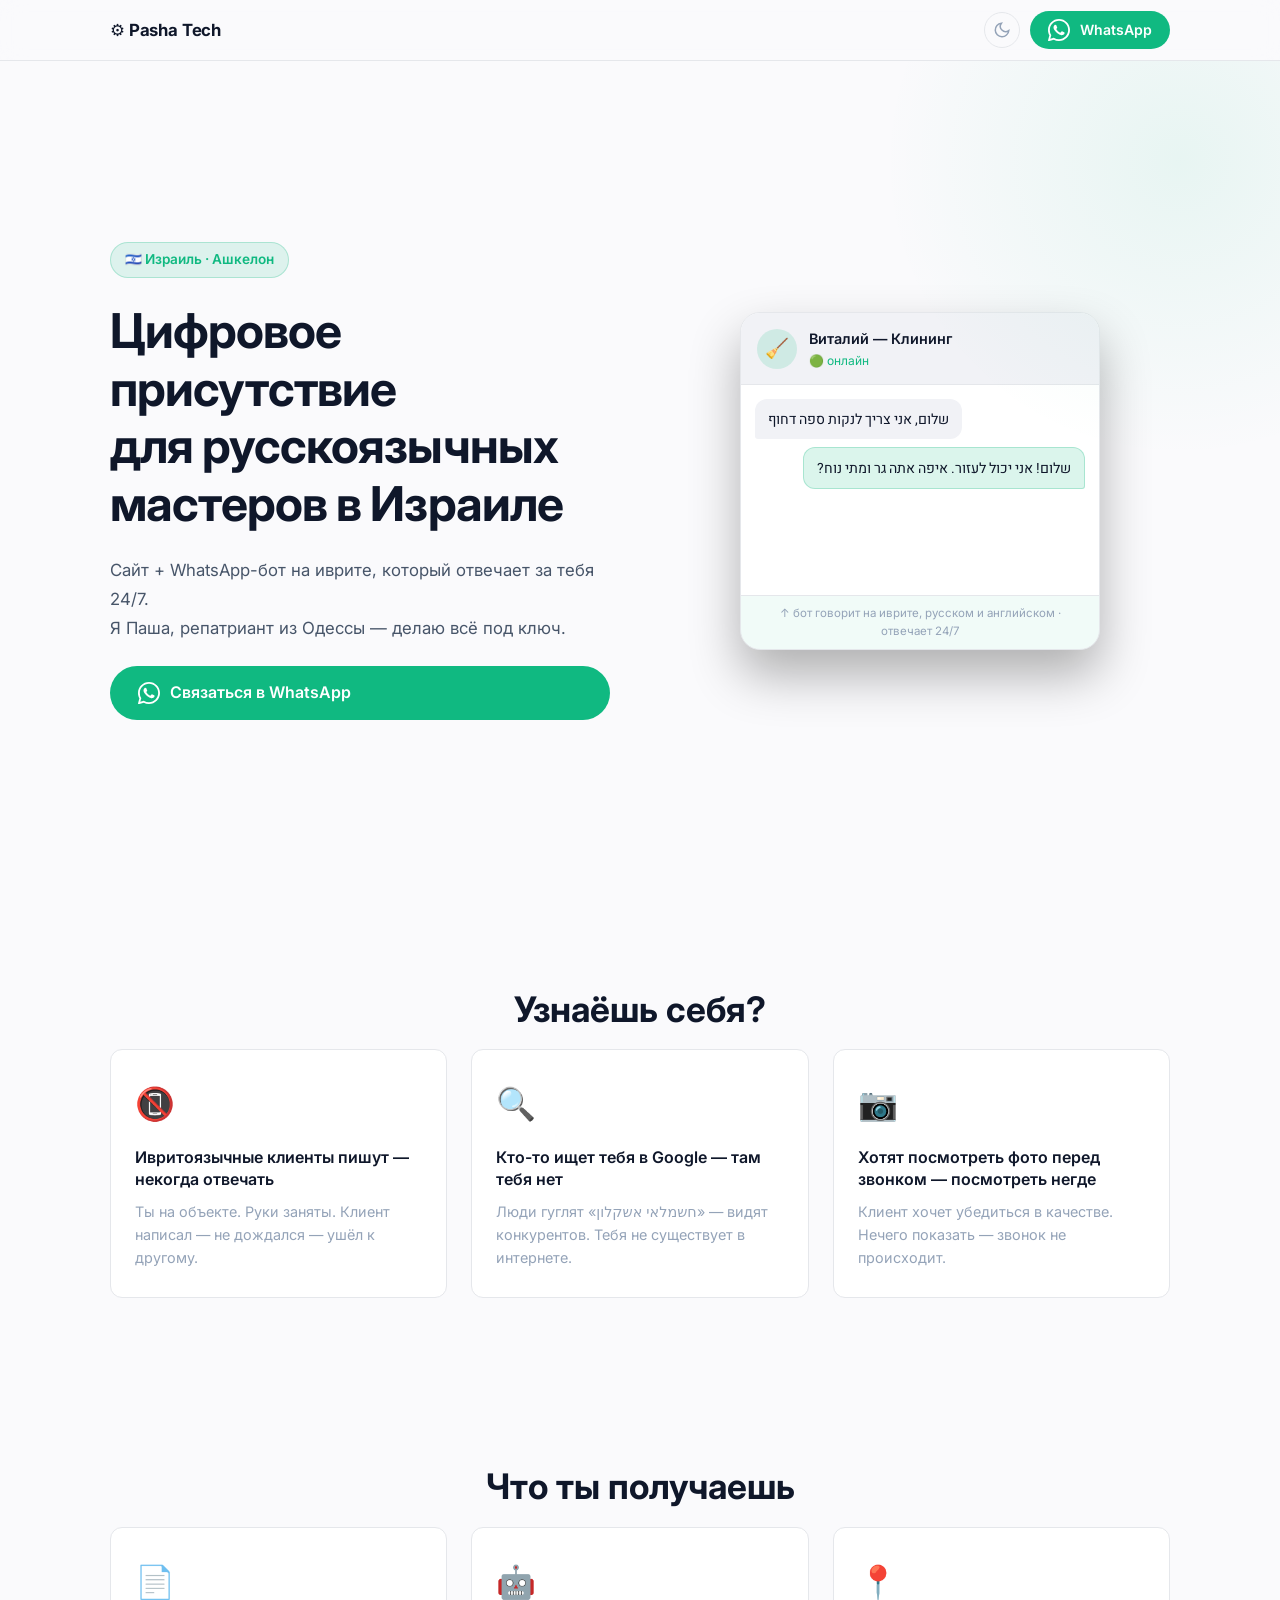
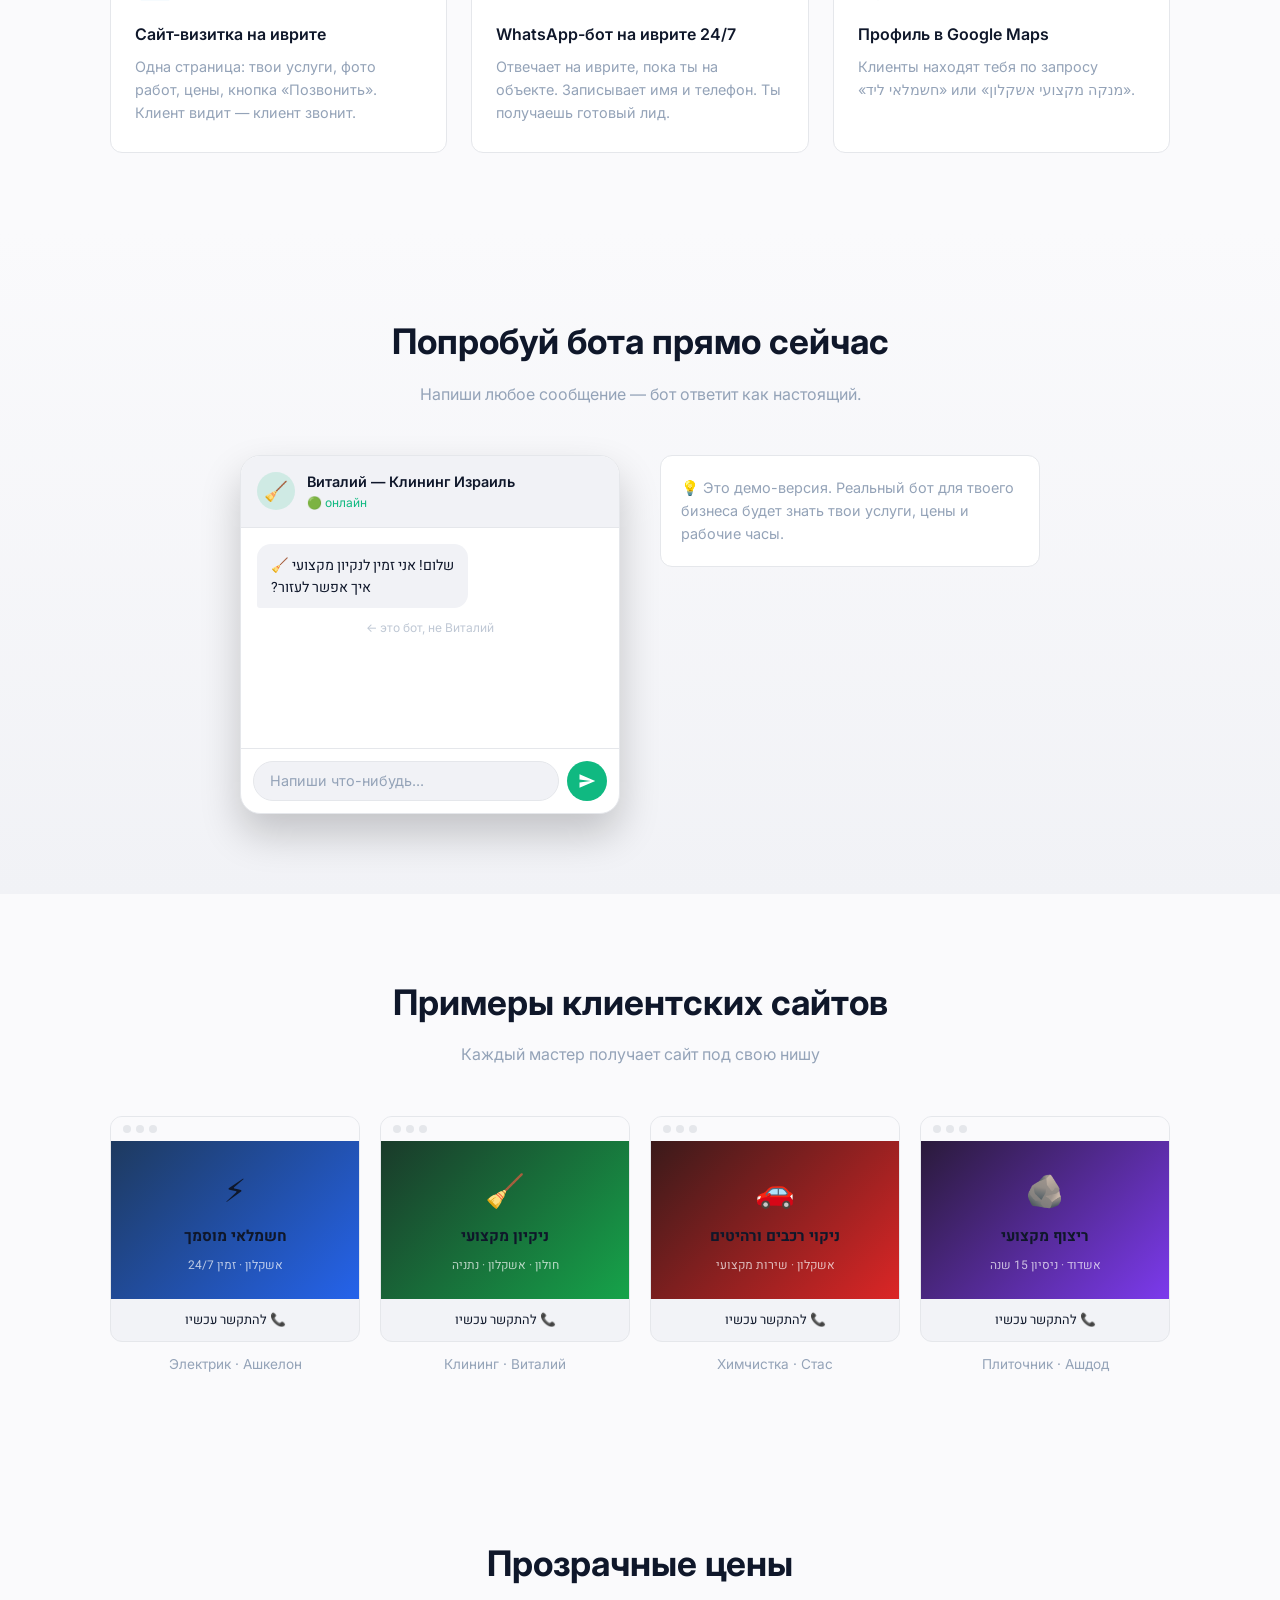
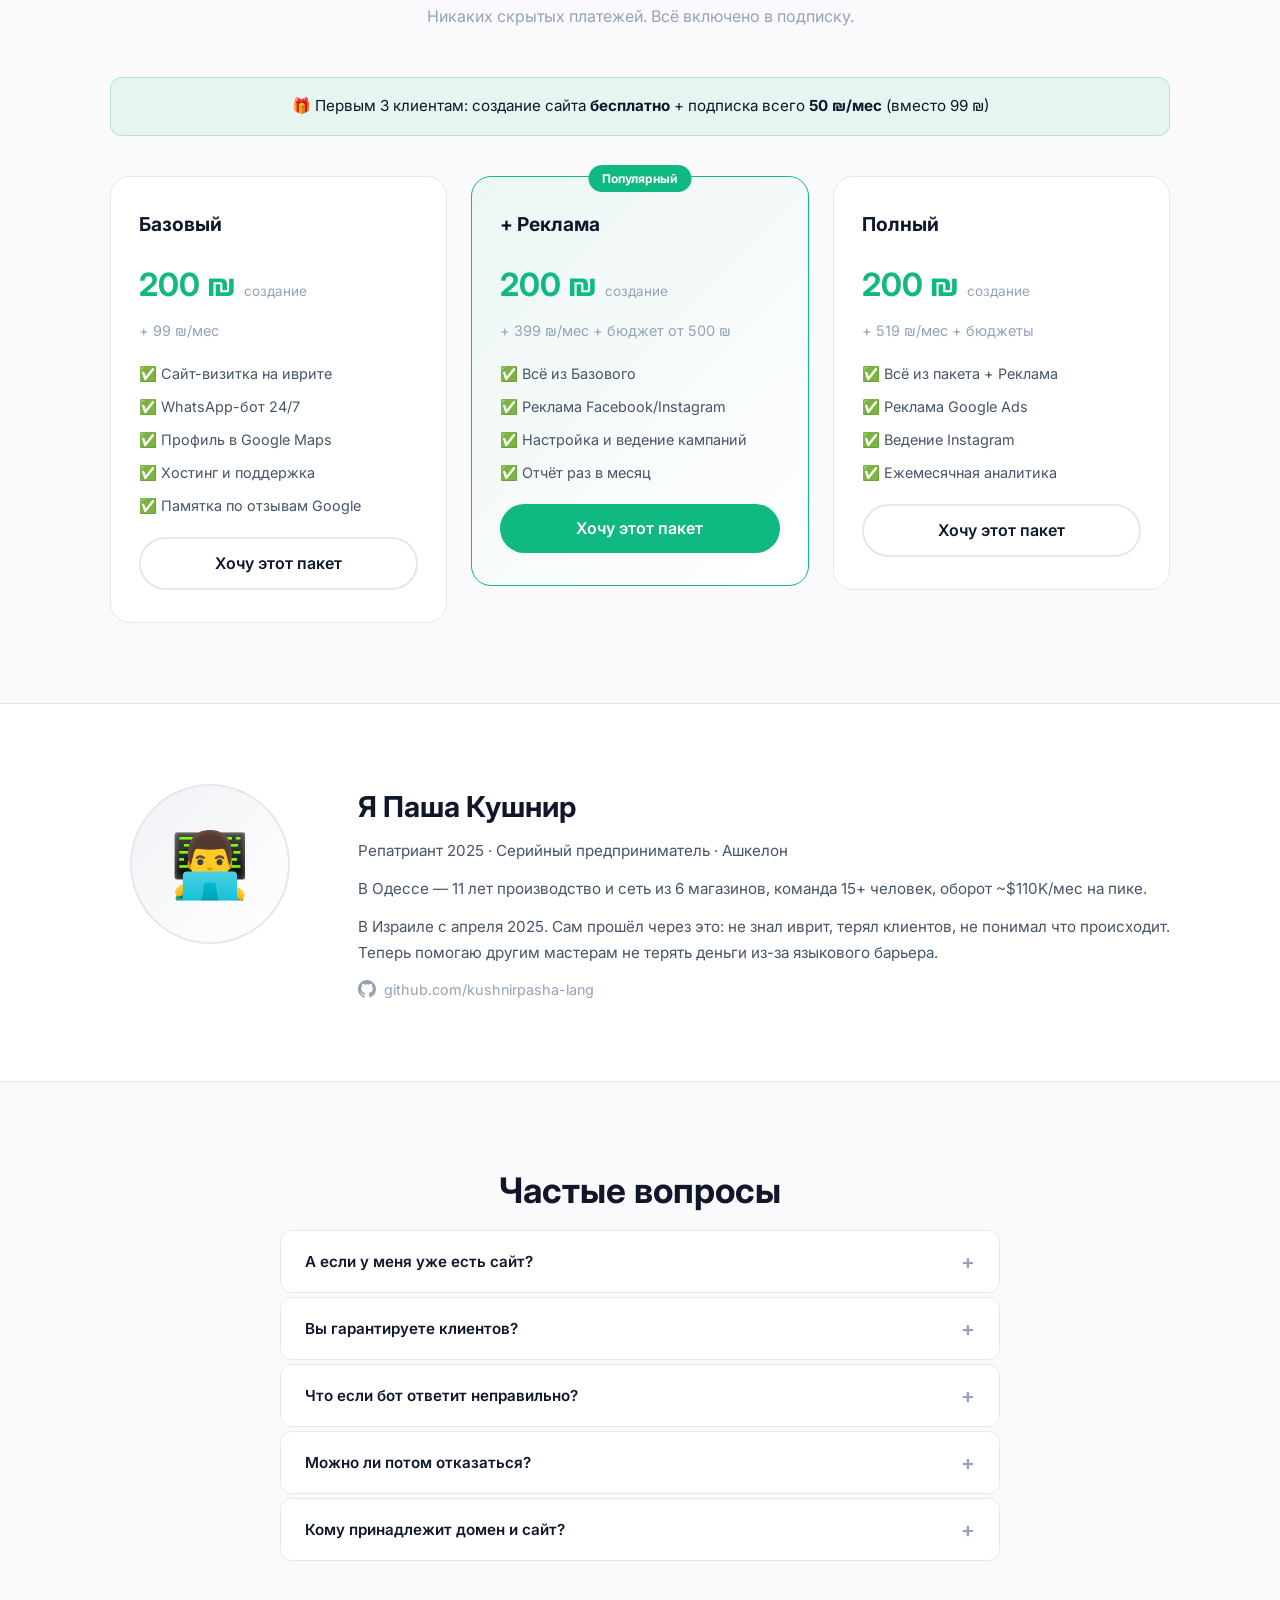
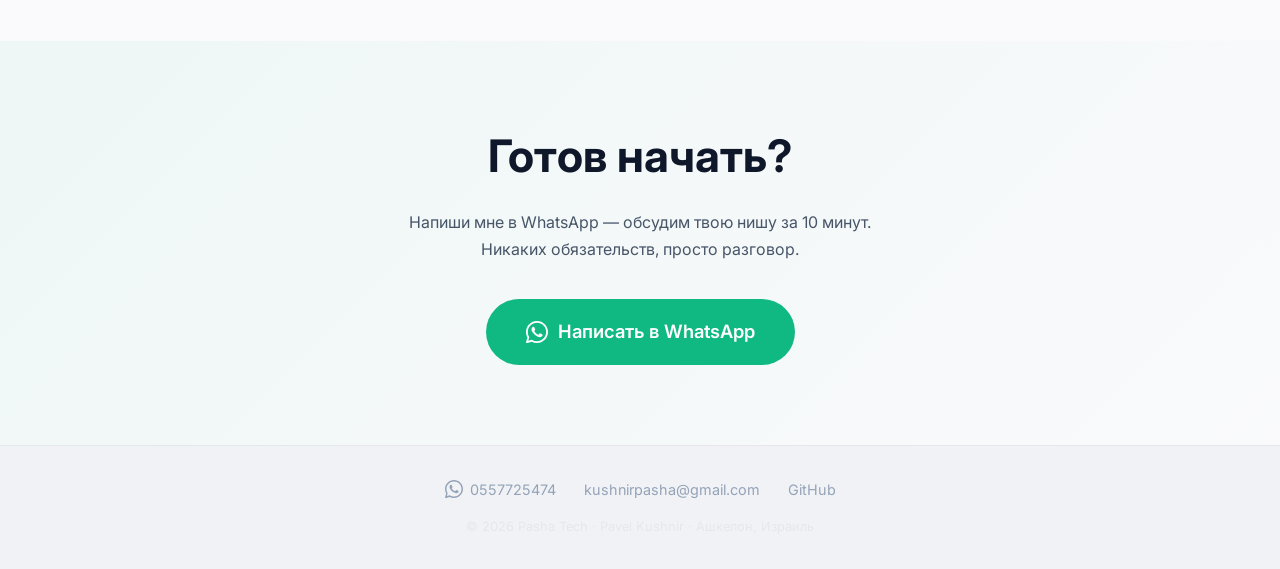
==== commit 07248848: "fix: обновлён текст блока 'Обо мне'" ====
--- a/index.html
+++ b/index.html
@@ -312,7 +312,7 @@
         <div class="about-text">
           <h2>Я Паша Кушнир</h2>
           <p class="about-tagline">Репатриант 2025 · Серийный предприниматель · Ашкелон</p>
-          <p>В Одессе — 11 лет производство одноразовых мундштуков для кальянов + сеть из 6 магазинов, команда 15+ человек, оборот ~$110K/мес на пике.</p>
+          <p>В Одессе — 11 лет производство и сеть из 6 магазинов, команда 15+ человек, оборот ~$110K/мес на пике.</p>
           <p>В Израиле с апреля 2025. Сам прошёл через это: не знал иврит, терял клиентов, не понимал что происходит. Теперь помогаю другим мастерам не терять деньги из-за языкового барьера.</p>
           <div class="about-links">
             <a href="https://github.com/kushnirpasha-lang" target="_blank" rel="noopener">
